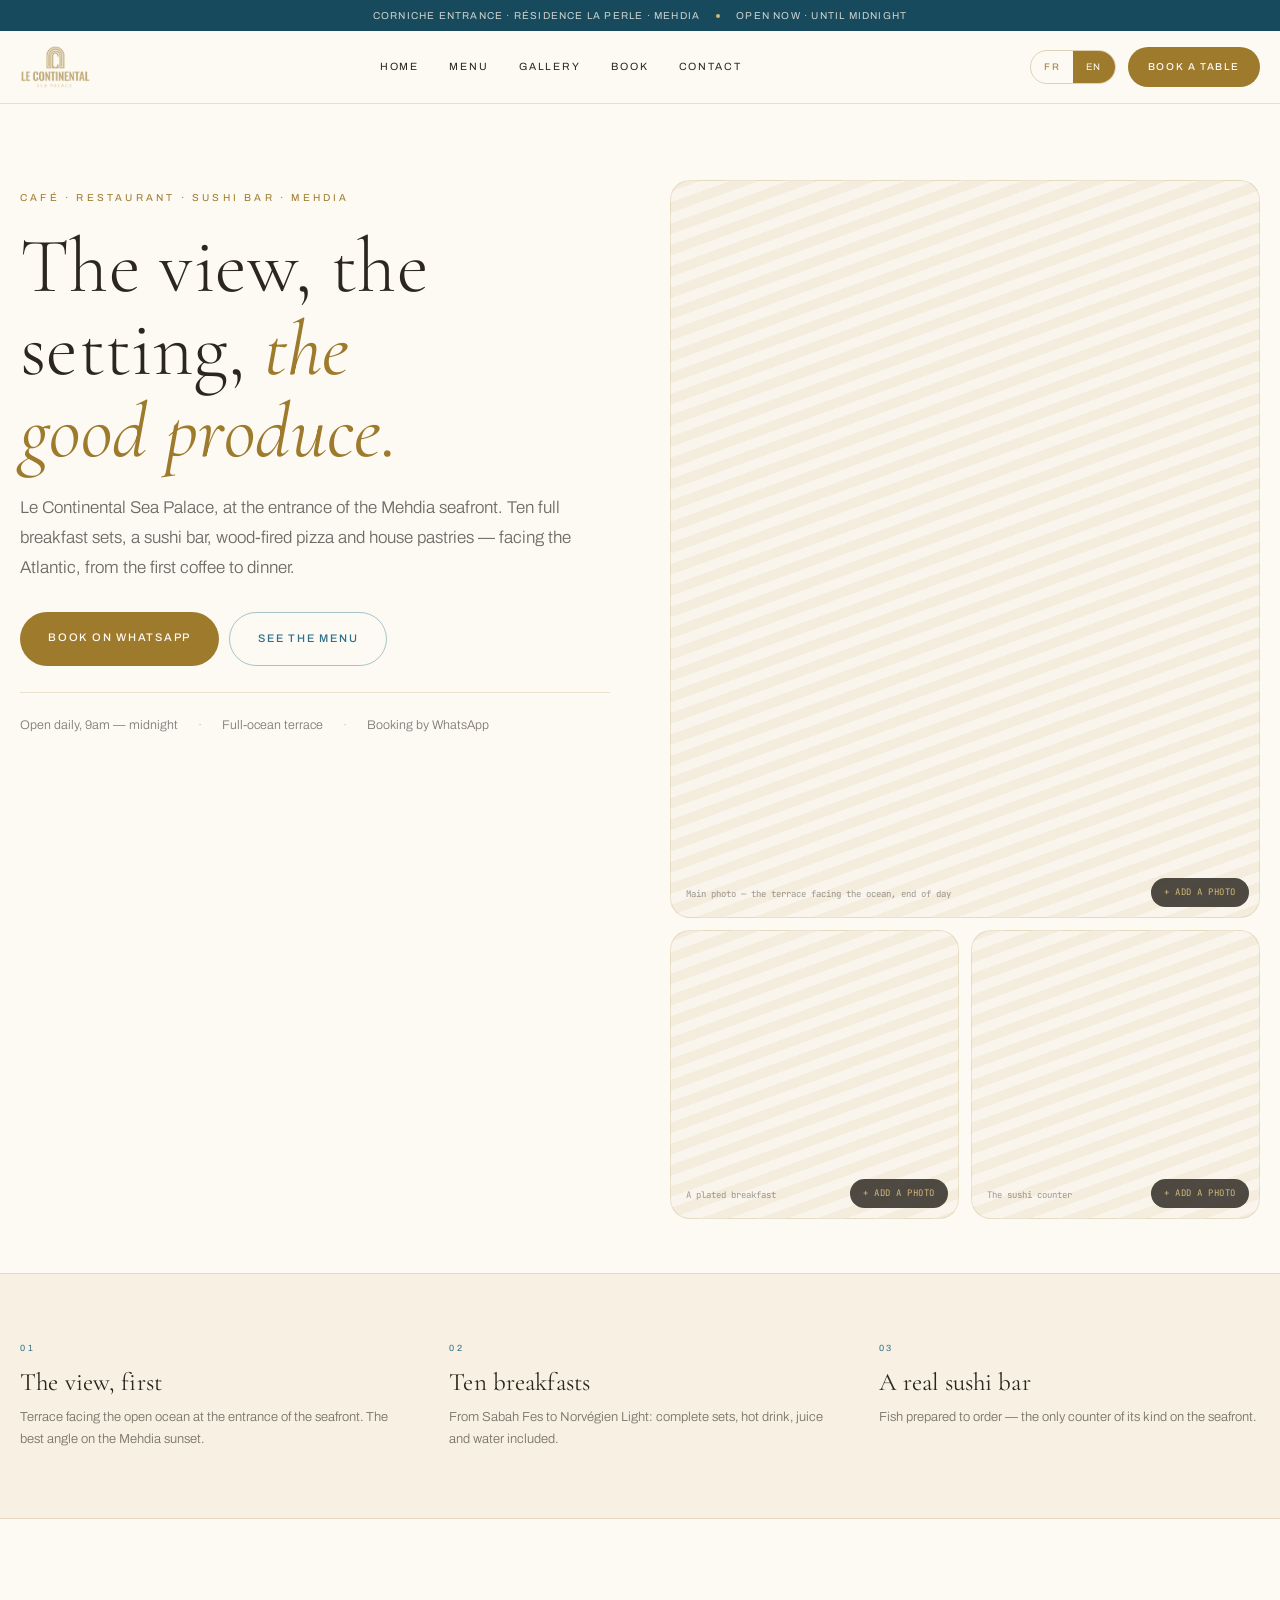
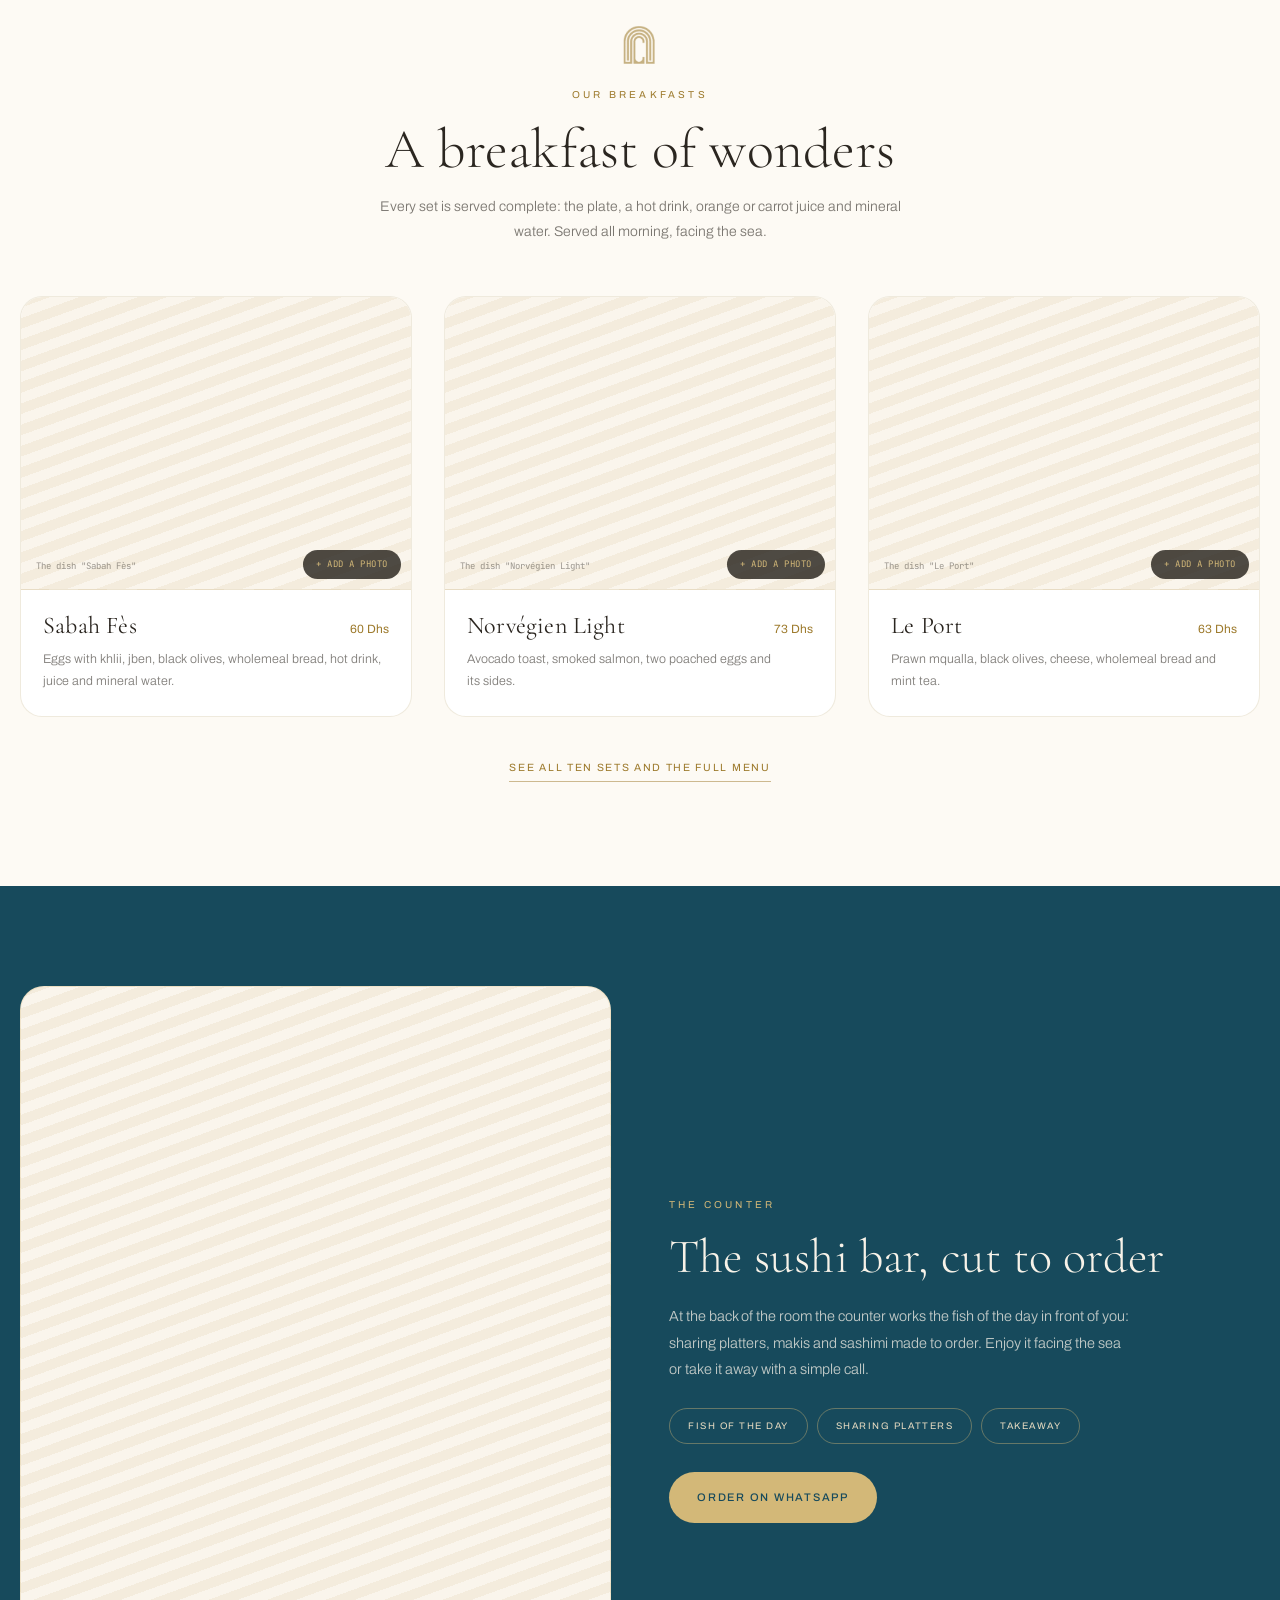
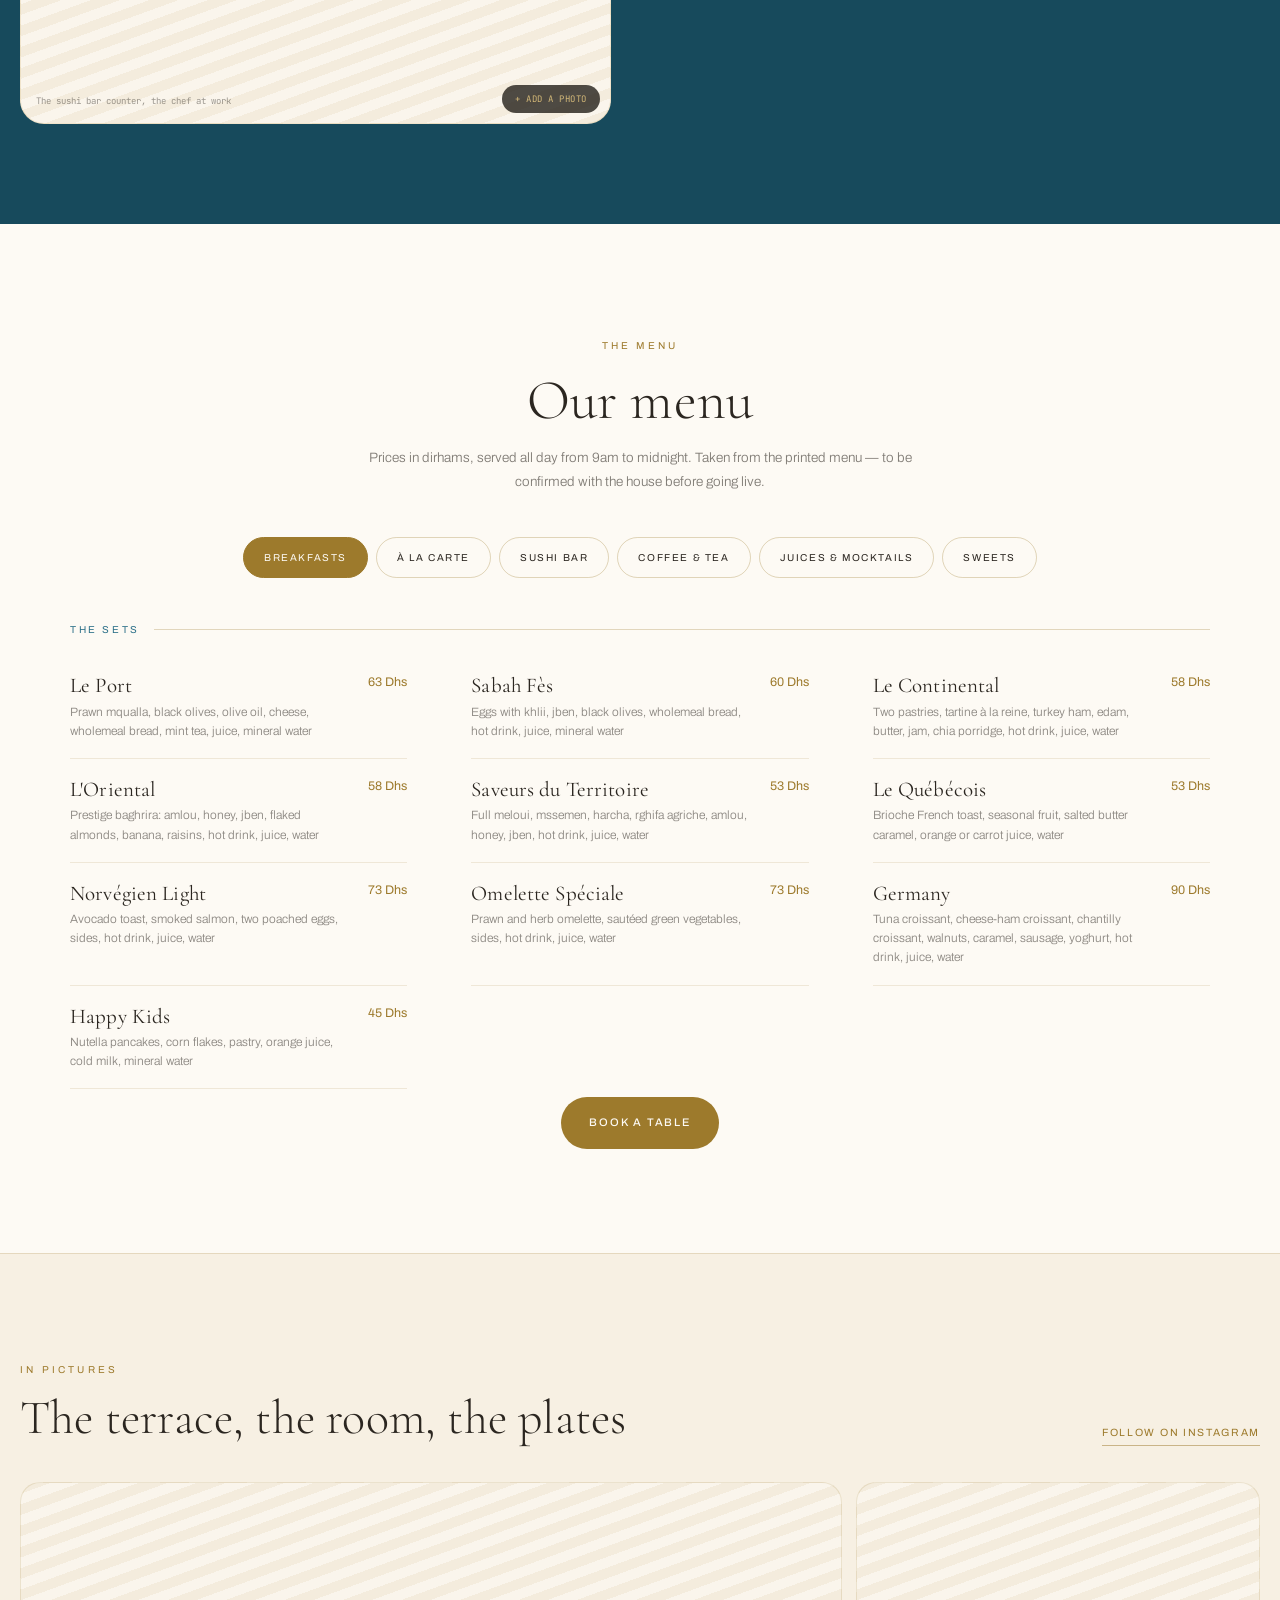
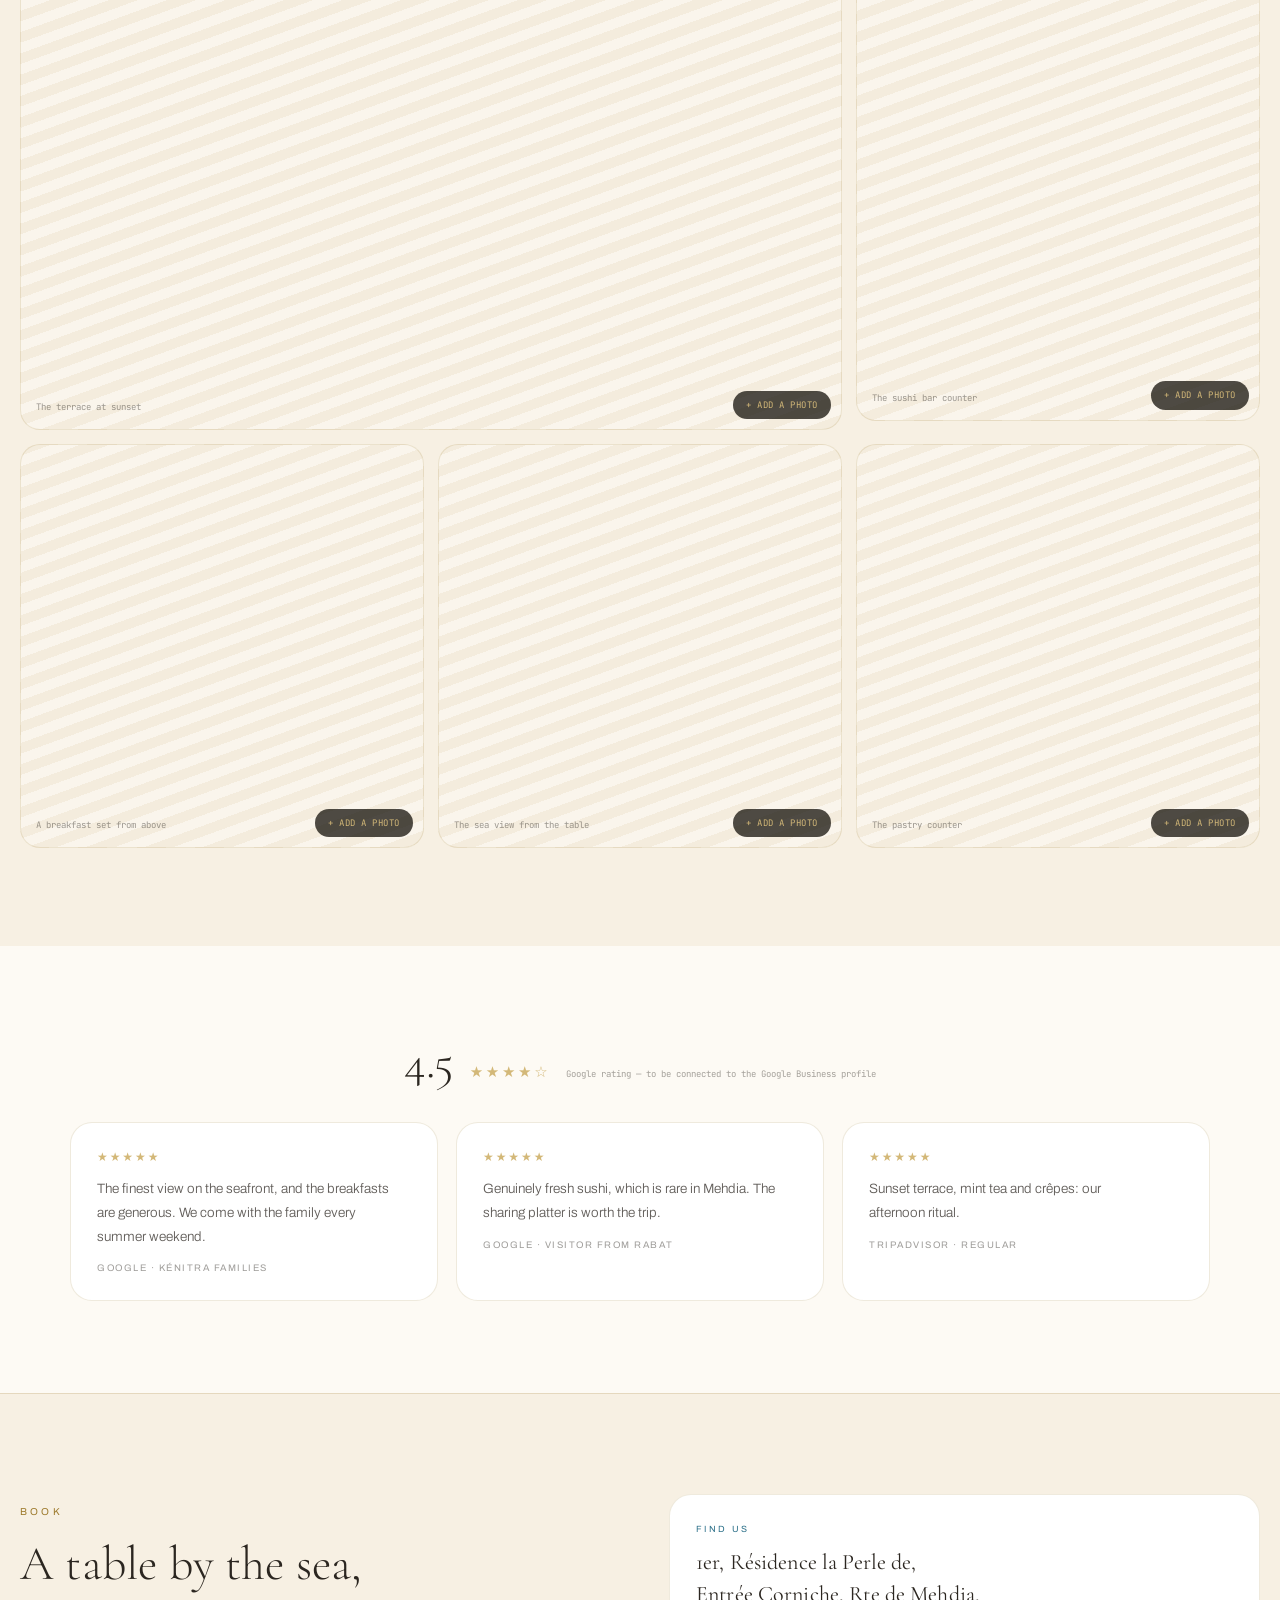
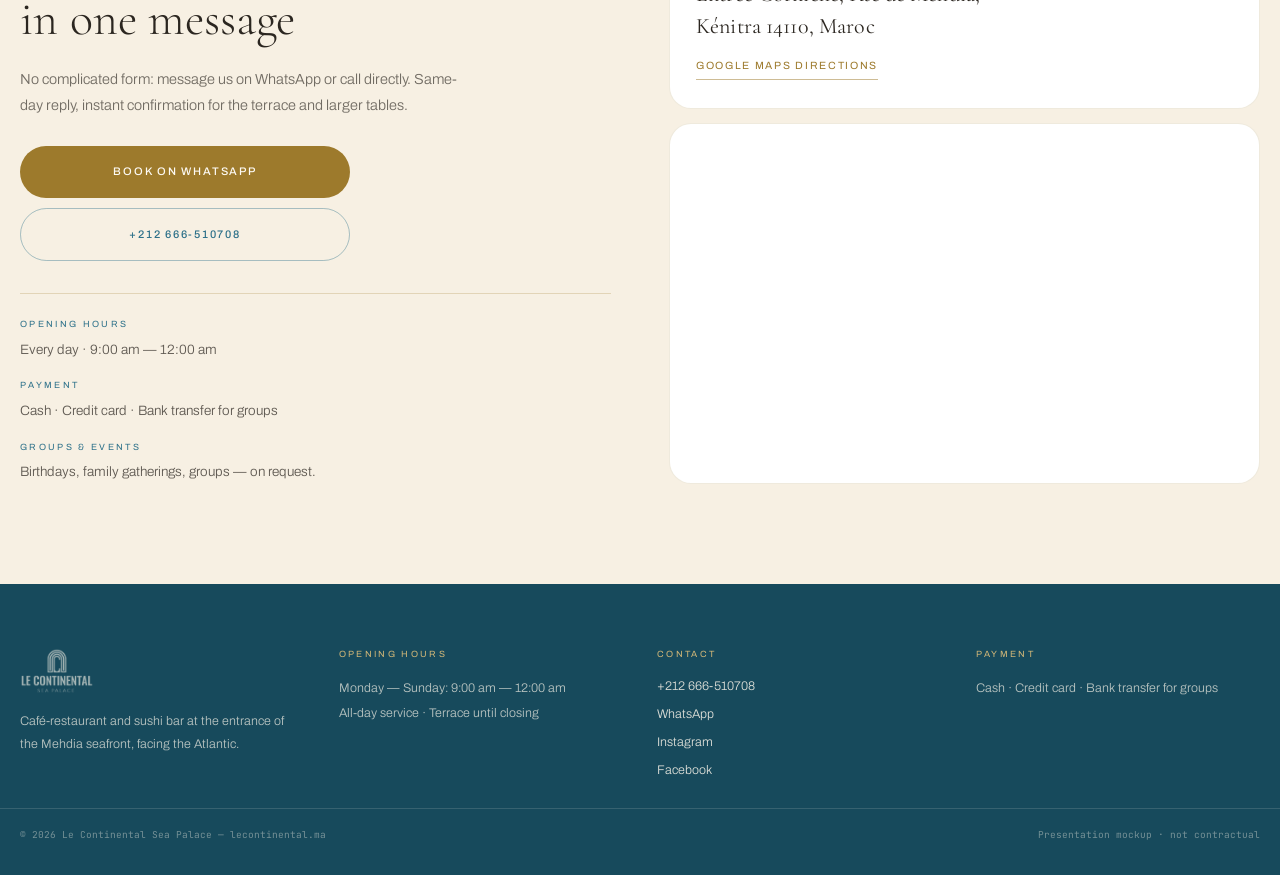
==== en/index.html @ db5ca29e "Add files via upload" ====
<!doctype html>
<html lang="en" data-lang="en">
<head>
<meta charset="utf-8">
<meta name="viewport" content="width=device-width, initial-scale=1">
<title>Le Continental Sea Palace — Restaurant &amp; Sushi Bar, Mehdia Seafront</title>
<meta name="description" content="Café-restaurant and sushi bar facing the Atlantic, at the entrance of the Mehdia seafront (Kénitra, Morocco). Ten breakfast sets, sushi, wood-fired pizza and house pastries. Book by WhatsApp or phone.">
<link rel="canonical" href="https://lecontinental.ma/en/">
<link rel="alternate" hreflang="fr" href="https://lecontinental.ma/">
<link rel="alternate" hreflang="en" href="https://lecontinental.ma/en/">
<link rel="alternate" hreflang="x-default" href="https://lecontinental.ma/">

<link rel="icon" type="image/png" sizes="32x32" href="../favicon-32.png">
<link rel="icon" type="image/png" sizes="16x16" href="../favicon-16.png">
<link rel="apple-touch-icon" href="../apple-touch-icon.png">

<meta property="og:type" content="website">
<meta property="og:site_name" content="Le Continental Sea Palace">
<meta property="og:title" content="Le Continental Sea Palace — Restaurant &amp; Sushi Bar, Mehdia Seafront">
<meta property="og:description" content="Café-restaurant and sushi bar facing the Atlantic, at the entrance of the Mehdia seafront (Kénitra, Morocco). Ten breakfast sets, sushi, wood-fired pizza and house pastries. Book by WhatsApp or phone.">
<meta property="og:image" content="https://lecontinental.ma/og.jpg">
<meta property="og:image:width" content="1200">
<meta property="og:image:height" content="630">
<meta property="og:url" content="https://lecontinental.ma/en/">
<meta property="og:locale" content="en_US">
<meta name="twitter:card" content="summary_large_image">

<link rel="preconnect" href="https://fonts.googleapis.com">
<link rel="preconnect" href="https://fonts.gstatic.com" crossorigin>
<link href="https://fonts.googleapis.com/css2?family=Cormorant+Garamond:ital,wght@0,300;0,400;0,500;0,600;1,300;1,400&family=Archivo:wght@300;400;500;600&family=JetBrains+Mono:wght@400&display=swap" rel="stylesheet">

<link rel="stylesheet" href="../css/style.css">

<script type="application/ld+json">{"@context":"https://schema.org","@type":"Restaurant","name":"Le Continental Sea Palace","image":"https://lecontinental.ma/og.jpg","telephone":"+212666510708","priceRange":"$$","servesCuisine":["Marocaine","Japonaise","Internationale"],"address":{"@type":"PostalAddress","streetAddress":"1er, Résidence la Perle de, Entrée Corniche, Rte de Mehdia","addressLocality":"Kénitra","postalCode":"14110","addressCountry":"MA"},"openingHoursSpecification":{"@type":"OpeningHoursSpecification","dayOfWeek":["Monday","Tuesday","Wednesday","Thursday","Friday","Saturday","Sunday"],"opens":"09:00","closes":"00:00"},"sameAs":["https://www.instagram.com/lecontinentalseapalace/","https://www.facebook.com/"],"hasMenu":"https://lecontinental.ma/#carte","url":"https://lecontinental.ma/en/"}</script>
</head>
<body>

<div class="topbar">
  <span>Corniche entrance · Résidence la Perle · Mehdia</span>
  <span class="dot" aria-hidden="true"></span>
  <span id="open-badge">Every day · 9:00 am — 12:00 am</span>
</div>

<header class="site-header">
  <div class="wrap header-inner">
    <a href="#top" class="logo-link"><img src="../assets/logo-lockup-gold.png" alt="Le Continental Sea Palace" width="220" height="44" class="logo-img"></a>
    <nav class="nav-desktop" aria-label="Main navigation">
      <a href="#top">Home</a>
      <a href="#carte">Menu</a>
      <a href="#galerie">Gallery</a>
      <a href="#reservation">Book</a>
      <a href="#contact">Contact</a>
    </nav>
    <div class="header-actions">
      <div class="lang-switch" role="group" aria-label="Language">
        <a href="/" class="lang-btn">FR</a>
        <a href="/en/" class="lang-btn active" aria-current="page">EN</a>
      </div>
      <a href="https://wa.me/212666510708?text=Hello%2C%20I%20would%20like%20to%20book%20a%20table%20at%20Le%20Continental%20Sea%20Palace." target="_blank" rel="noopener" class="btn btn-primary cta-desktop">Book a table</a>
      <button type="button" class="burger" id="burger-btn" aria-label="Menu" aria-expanded="false" aria-controls="mobile-nav">≡</button>
    </div>
  </div>
  <nav id="mobile-nav" class="mobile-nav" aria-label="Mobile navigation" hidden>
    <a href="#top" class="mobile-link">Home</a>
    <a href="#carte" class="mobile-link">Menu</a>
    <a href="#galerie" class="mobile-link">Gallery</a>
    <a href="#reservation" class="mobile-link">Book</a>
    <a href="#contact" class="mobile-link">Contact</a>
  </nav>
</header>
<main>

<section id="top" class="hero">
  <div class="wrap hero-grid">
    <div class="hero-copy">
      <p class="kicker">Café · Restaurant · Sushi bar · Mehdia</p>
      <h1><span>The view, the setting,</span> <em>the good produce.</em></h1>
      <p class="hero-sub">Le Continental Sea Palace, at the entrance of the Mehdia seafront. Ten full breakfast sets, a sushi bar, wood-fired pizza and house pastries — facing the Atlantic, from the first coffee to dinner.</p>
      <div class="hero-ctas">
        <a href="https://wa.me/212666510708?text=Hello%2C%20I%20would%20like%20to%20book%20a%20table%20at%20Le%20Continental%20Sea%20Palace." target="_blank" rel="noopener" class="btn btn-primary">Book on WhatsApp</a>
        <a href="#carte" class="btn btn-ghost">See the menu</a>
      </div>
      <div class="hero-facts">
        <span>Open daily, 9am — midnight</span><span class="sep">·</span><span>Full-ocean terrace</span><span class="sep">·</span><span>Booking by WhatsApp</span>
      </div>
    </div>
    <div class="hero-media">
      <div class="media-slot hero-media-main" style="aspect-ratio:4/5" data-slot-key="photos/hero-terrasse" data-caption="Main photo — the terrace facing the ocean, end of day"><span>Main photo — the terrace facing the ocean, end of day</span></div>
      <div class="hero-media-row">
        <div class="media-slot" data-slot-key="photos/hero-petit-dej" data-caption="A plated breakfast"><span>A plated breakfast</span></div>
        <div class="media-slot" data-slot-key="photos/hero-sushi" data-caption="The sushi counter"><span>The sushi counter</span></div>
      </div>
    </div>
  </div>
</section>

<section class="pillars">
  <div class="wrap pillars-grid">
    <div><div class="pillar-num">01</div><h3 class="pillar-title">The view, first</h3><p class="pillar-desc">Terrace facing the open ocean at the entrance of the seafront. The best angle on the Mehdia sunset.</p></div>
    <div><div class="pillar-num">02</div><h3 class="pillar-title">Ten breakfasts</h3><p class="pillar-desc">From Sabah Fes to Norvégien Light: complete sets, hot drink, juice and water included.</p></div>
    <div><div class="pillar-num">03</div><h3 class="pillar-title">A real sushi bar</h3><p class="pillar-desc">Fish prepared to order — the only counter of its kind on the seafront.</p></div>
  </div>
</section>

<section class="breakfasts">
  <div class="wrap">
    <div class="section-head">
      <img src="../assets/logo-mark-gold.png" alt="" width="66" height="48" class="mark">
      <p class="kicker">Our breakfasts</p>
      <h2>A breakfast of wonders</h2>
      <p class="section-sub">Every set is served complete: the plate, a hot drink, orange or carrot juice and mineral water. Served all morning, facing the sea.</p>
    </div>
    <div class="bf-grid">
      <div class="card bf-card">
        <div class="media-slot" data-slot-key="photos/petit-dej-sabah-fes" data-caption="The dish "Sabah Fès""><span>The dish "Sabah Fès"</span></div>
        <div class="bf-body">
          <div class="bf-row"><h3 class="bf-name">Sabah Fès</h3><span class="bf-price">60 Dhs</span></div>
          <p class="bf-desc">Eggs with khlii, jben, black olives, wholemeal bread, hot drink, juice and mineral water.</p>
        </div>
      </div>
      <div class="card bf-card">
        <div class="media-slot" data-slot-key="photos/petit-dej-norvegien" data-caption="The dish "Norvégien Light""><span>The dish "Norvégien Light"</span></div>
        <div class="bf-body">
          <div class="bf-row"><h3 class="bf-name">Norvégien Light</h3><span class="bf-price">73 Dhs</span></div>
          <p class="bf-desc">Avocado toast, smoked salmon, two poached eggs and its sides.</p>
        </div>
      </div>
      <div class="card bf-card">
        <div class="media-slot" data-slot-key="photos/petit-dej-le-port" data-caption="The dish "Le Port""><span>The dish "Le Port"</span></div>
        <div class="bf-body">
          <div class="bf-row"><h3 class="bf-name">Le Port</h3><span class="bf-price">63 Dhs</span></div>
          <p class="bf-desc">Prawn mqualla, black olives, cheese, wholemeal bread and mint tea.</p>
        </div>
      </div>
    </div>
    <div class="bf-cta-wrap"><a href="#carte" class="underline-link">See all ten sets and the full menu</a></div>
  </div>
</section>

<section class="sushi">
  <div class="wrap sushi-grid">
    <div class="media-slot media-slot--on-blue sushi-media" data-slot-key="photos/sushi-comptoir" data-caption="The sushi bar counter, the chef at work"><span>The sushi bar counter, the chef at work</span></div>
    <div>
      <p class="kicker kicker-on-blue">The counter</p>
      <h3 class="sushi-title">The sushi bar, cut to order</h3>
      <p class="sushi-body">At the back of the room the counter works the fish of the day in front of you: sharing platters, makis and sashimi made to order. Enjoy it facing the sea or take it away with a simple call.</p>
      <div class="sushi-tags">
        <span class="chip">Fish of the day</span>
        <span class="chip">Sharing platters</span>
        <span class="chip">Takeaway</span>
      </div>
      <a href="https://wa.me/212666510708?text=Hello%2C%20I%20would%20like%20to%20book%20a%20table%20at%20Le%20Continental%20Sea%20Palace." target="_blank" rel="noopener" class="btn btn-on-blue">Order on WhatsApp</a>
    </div>
  </div>
</section>

<section id="carte" class="menu">
  <div class="wrap-narrow">
    <div class="section-head">
      <p class="kicker">The menu</p>
      <h2>Our menu</h2>
      <p class="section-sub">Prices in dirhams, served all day from 9am to midnight. Taken from the printed menu — to be confirmed with the house before going live.</p>
    </div>
    <div class="tabs" role="tablist" aria-label="Menu categories">
      <button type="button" class="pill" role="tab" data-cat-btn="dej" aria-selected="true" aria-controls="panel-dej" id="tab-dej">Breakfasts</button>
      <button type="button" class="pill" role="tab" data-cat-btn="carte" aria-selected="false" aria-controls="panel-carte" id="tab-carte">À la carte</button>
      <button type="button" class="pill" role="tab" data-cat-btn="sushi" aria-selected="false" aria-controls="panel-sushi" id="tab-sushi">Sushi bar</button>
      <button type="button" class="pill" role="tab" data-cat-btn="cafe" aria-selected="false" aria-controls="panel-cafe" id="tab-cafe">Coffee &amp; tea</button>
      <button type="button" class="pill" role="tab" data-cat-btn="jus" aria-selected="false" aria-controls="panel-jus" id="tab-jus">Juices &amp; mocktails</button>
      <button type="button" class="pill" role="tab" data-cat-btn="sucre" aria-selected="false" aria-controls="panel-sucre" id="tab-sucre">Sweets</button>
    </div>
    <div class="menu-panel" data-cat-panel="dej" role="tabpanel" id="panel-dej" aria-labelledby="tab-dej">
        <div class="menu-group">
          <div class="menu-group-head"><div class="menu-group-title">The sets</div><div class="menu-group-rule"></div></div>
          <div class="menu-items">
          <div class="menu-item">
            <div>
              <div class="menu-item-name">Le Port</div>
              <div class="menu-item-desc">Prawn mqualla, black olives, olive oil, cheese, wholemeal bread, mint tea, juice, mineral water</div>
            </div>
            <div class="menu-item-price">63 Dhs</div>
          </div>
          <div class="menu-item">
            <div>
              <div class="menu-item-name">Sabah Fès</div>
              <div class="menu-item-desc">Eggs with khlii, jben, black olives, wholemeal bread, hot drink, juice, mineral water</div>
            </div>
            <div class="menu-item-price">60 Dhs</div>
          </div>
          <div class="menu-item">
            <div>
              <div class="menu-item-name">Le Continental</div>
              <div class="menu-item-desc">Two pastries, tartine à la reine, turkey ham, edam, butter, jam, chia porridge, hot drink, juice, water</div>
            </div>
            <div class="menu-item-price">58 Dhs</div>
          </div>
          <div class="menu-item">
            <div>
              <div class="menu-item-name">L'Oriental</div>
              <div class="menu-item-desc">Prestige baghrira: amlou, honey, jben, flaked almonds, banana, raisins, hot drink, juice, water</div>
            </div>
            <div class="menu-item-price">58 Dhs</div>
          </div>
          <div class="menu-item">
            <div>
              <div class="menu-item-name">Saveurs du Territoire</div>
              <div class="menu-item-desc">Full meloui, mssemen, harcha, rghifa agriche, amlou, honey, jben, hot drink, juice, water</div>
            </div>
            <div class="menu-item-price">53 Dhs</div>
          </div>
          <div class="menu-item">
            <div>
              <div class="menu-item-name">Le Québécois</div>
              <div class="menu-item-desc">Brioche French toast, seasonal fruit, salted butter caramel, orange or carrot juice, water</div>
            </div>
            <div class="menu-item-price">53 Dhs</div>
          </div>
          <div class="menu-item">
            <div>
              <div class="menu-item-name">Norvégien Light</div>
              <div class="menu-item-desc">Avocado toast, smoked salmon, two poached eggs, sides, hot drink, juice, water</div>
            </div>
            <div class="menu-item-price">73 Dhs</div>
          </div>
          <div class="menu-item">
            <div>
              <div class="menu-item-name">Omelette Spéciale</div>
              <div class="menu-item-desc">Prawn and herb omelette, sautéed green vegetables, sides, hot drink, juice, water</div>
            </div>
            <div class="menu-item-price">73 Dhs</div>
          </div>
          <div class="menu-item">
            <div>
              <div class="menu-item-name">Germany</div>
              <div class="menu-item-desc">Tuna croissant, cheese-ham croissant, chantilly croissant, walnuts, caramel, sausage, yoghurt, hot drink, juice, water</div>
            </div>
            <div class="menu-item-price">90 Dhs</div>
          </div>
          <div class="menu-item">
            <div>
              <div class="menu-item-name">Happy Kids</div>
              <div class="menu-item-desc">Nutella pancakes, corn flakes, pastry, orange juice, cold milk, mineral water</div>
            </div>
            <div class="menu-item-price">45 Dhs</div>
          </div>
          </div>
          
        </div>
      </div>
      <div class="menu-panel" data-cat-panel="carte" role="tabpanel" id="panel-carte" aria-labelledby="tab-carte" hidden>
        <div class="menu-group">
          <div class="menu-group-head"><div class="menu-group-title">À la carte</div><div class="menu-group-rule"></div></div>
          <div class="menu-items">
          <div class="menu-item">
            <div>
              <div class="menu-item-name">Moroccan plate</div>
              
            </div>
            <div class="menu-item-price">30 Dhs</div>
          </div>
          <div class="menu-item">
            <div>
              <div class="menu-item-name">Cheese and mushroom omelette</div>
              
            </div>
            <div class="menu-item-price">30 Dhs</div>
          </div>
          <div class="menu-item">
            <div>
              <div class="menu-item-name">Croque-monsieur</div>
              
            </div>
            <div class="menu-item-price">35 Dhs</div>
          </div>
          <div class="menu-item">
            <div>
              <div class="menu-item-name">Chia energy bowl, seasonal fruit</div>
              
            </div>
            <div class="menu-item-price">35 Dhs</div>
          </div>
          <div class="menu-item">
            <div>
              <div class="menu-item-name">Khlii omelette</div>
              
            </div>
            <div class="menu-item-price">40 Dhs</div>
          </div>
          <div class="menu-item">
            <div>
              <div class="menu-item-name">Prestige baghrir</div>
              
            </div>
            <div class="menu-item-price">40 Dhs</div>
          </div>
          </div>
          
        </div>
      </div>
      <div class="menu-panel" data-cat-panel="sushi" role="tabpanel" id="panel-sushi" aria-labelledby="tab-sushi" hidden>
        <div class="menu-group">
          <div class="menu-group-head"><div class="menu-group-title">Sushi bar</div><div class="menu-group-rule"></div></div>
          <div class="menu-items">
          
          </div>
          <div class="menu-note">Sushi menu still to be collected from the house — the page structure is ready, only the dishes and prices need to be added.</div>
        </div>
      </div>
      <div class="menu-panel" data-cat-panel="cafe" role="tabpanel" id="panel-cafe" aria-labelledby="tab-cafe" hidden>
        <div class="menu-group">
          <div class="menu-group-head"><div class="menu-group-title">The classics</div><div class="menu-group-rule"></div></div>
          <div class="menu-items">
          <div class="menu-item">
            <div>
              <div class="menu-item-name">Espresso</div>
              
            </div>
            <div class="menu-item-price">25 Dhs</div>
          </div>
          <div class="menu-item">
            <div>
              <div class="menu-item-name">Americano</div>
              
            </div>
            <div class="menu-item-price">28 Dhs</div>
          </div>
          <div class="menu-item">
            <div>
              <div class="menu-item-name">Nespresso</div>
              
            </div>
            <div class="menu-item-price">30 Dhs</div>
          </div>
          <div class="menu-item">
            <div>
              <div class="menu-item-name">Double espresso</div>
              
            </div>
            <div class="menu-item-price">30 Dhs</div>
          </div>
          <div class="menu-item">
            <div>
              <div class="menu-item-name">Café crème</div>
              
            </div>
            <div class="menu-item-price">30 Dhs</div>
          </div>
          <div class="menu-item">
            <div>
              <div class="menu-item-name">Café latte</div>
              
            </div>
            <div class="menu-item-price">32 Dhs</div>
          </div>
          <div class="menu-item">
            <div>
              <div class="menu-item-name">Cappuccino</div>
              
            </div>
            <div class="menu-item-price">35 Dhs</div>
          </div>
          <div class="menu-item">
            <div>
              <div class="menu-item-name">Hot chocolate</div>
              
            </div>
            <div class="menu-item-price">35 Dhs</div>
          </div>
          <div class="menu-item">
            <div>
              <div class="menu-item-name">Viennese cappuccino</div>
              
            </div>
            <div class="menu-item-price">40 Dhs</div>
          </div>
          <div class="menu-item">
            <div>
              <div class="menu-item-name">Viennese chocolate</div>
              
            </div>
            <div class="menu-item-price">40 Dhs</div>
          </div>
          <div class="menu-item">
            <div>
              <div class="menu-item-name">Double nespresso</div>
              
            </div>
            <div class="menu-item-price">40 Dhs</div>
          </div>
          <div class="menu-item">
            <div>
              <div class="menu-item-name">Chocolate fondue</div>
              
            </div>
            <div class="menu-item-price">50 Dhs</div>
          </div>
          </div>
          
        </div>
        <div class="menu-group">
          <div class="menu-group-head"><div class="menu-group-title">Teas and infusions</div><div class="menu-group-rule"></div></div>
          <div class="menu-items">
          <div class="menu-item">
            <div>
              <div class="menu-item-name">Moroccan mint tea</div>
              
            </div>
            <div class="menu-item-price">25 Dhs</div>
          </div>
          <div class="menu-item">
            <div>
              <div class="menu-item-name">Black tea, lemon</div>
              
            </div>
            <div class="menu-item-price">27 Dhs</div>
          </div>
          <div class="menu-item">
            <div>
              <div class="menu-item-name">Tchaba tea</div>
              
            </div>
            <div class="menu-item-price">35 Dhs</div>
          </div>
          <div class="menu-item">
            <div>
              <div class="menu-item-name">Verbena</div>
              
            </div>
            <div class="menu-item-price">25 Dhs</div>
          </div>
          </div>
          
        </div>
        <div class="menu-group">
          <div class="menu-group-head"><div class="menu-group-title">Iced coffee</div><div class="menu-group-rule"></div></div>
          <div class="menu-items">
          <div class="menu-item">
            <div>
              <div class="menu-item-name">Iced coffee</div>
              <div class="menu-item-desc">Espresso shot over ice</div>
            </div>
            <div class="menu-item-price">35 Dhs</div>
          </div>
          <div class="menu-item">
            <div>
              <div class="menu-item-name">Flavoured iced coffee</div>
              <div class="menu-item-desc">Vanilla or caramel</div>
            </div>
            <div class="menu-item-price">42 Dhs</div>
          </div>
          <div class="menu-item">
            <div>
              <div class="menu-item-name">Iced latte</div>
              <div class="menu-item-desc">Milk, espresso shot and ice</div>
            </div>
            <div class="menu-item-price">42 Dhs</div>
          </div>
          <div class="menu-item">
            <div>
              <div class="menu-item-name">Flavoured iced latte</div>
              <div class="menu-item-desc">Vanilla or caramel</div>
            </div>
            <div class="menu-item-price">47 Dhs</div>
          </div>
          </div>
          
        </div>
        <div class="menu-group">
          <div class="menu-group-head"><div class="menu-group-title">Soft drinks</div><div class="menu-group-rule"></div></div>
          <div class="menu-items">
          <div class="menu-item">
            <div>
              <div class="menu-item-name">Soda</div>
              
            </div>
            <div class="menu-item-price">20 Dhs</div>
          </div>
          <div class="menu-item">
            <div>
              <div class="menu-item-name">Orangina</div>
              
            </div>
            <div class="menu-item-price">25 Dhs</div>
          </div>
          <div class="menu-item">
            <div>
              <div class="menu-item-name">Energy drink</div>
              
            </div>
            <div class="menu-item-price">45 Dhs</div>
          </div>
          <div class="menu-item">
            <div>
              <div class="menu-item-name">Oulmès</div>
              
            </div>
            <div class="menu-item-price">18 Dhs</div>
          </div>
          <div class="menu-item">
            <div>
              <div class="menu-item-name">Oulmès 75 cl</div>
              
            </div>
            <div class="menu-item-price">30 Dhs</div>
          </div>
          <div class="menu-item">
            <div>
              <div class="menu-item-name">Mineral water 50 cl</div>
              
            </div>
            <div class="menu-item-price">20 Dhs</div>
          </div>
          <div class="menu-item">
            <div>
              <div class="menu-item-name">Mineral water 75 cl</div>
              
            </div>
            <div class="menu-item-price">28 Dhs</div>
          </div>
          </div>
          
        </div>
      </div>
      <div class="menu-panel" data-cat-panel="jus" role="tabpanel" id="panel-jus" aria-labelledby="tab-jus" hidden>
        <div class="menu-group">
          <div class="menu-group-head"><div class="menu-group-title">Fresh pressed juices</div><div class="menu-group-rule"></div></div>
          <div class="menu-items">
          <div class="menu-item">
            <div>
              <div class="menu-item-name">Lemon juice</div>
              
            </div>
            <div class="menu-item-price">30 Dhs</div>
          </div>
          <div class="menu-item">
            <div>
              <div class="menu-item-name">Orange juice</div>
              
            </div>
            <div class="menu-item-price">30 Dhs</div>
          </div>
          <div class="menu-item">
            <div>
              <div class="menu-item-name">Carrot juice</div>
              
            </div>
            <div class="menu-item-price">30 Dhs</div>
          </div>
          <div class="menu-item">
            <div>
              <div class="menu-item-name">Banana juice</div>
              
            </div>
            <div class="menu-item-price">33 Dhs</div>
          </div>
          <div class="menu-item">
            <div>
              <div class="menu-item-name">Apple juice</div>
              
            </div>
            <div class="menu-item-price">33 Dhs</div>
          </div>
          <div class="menu-item">
            <div>
              <div class="menu-item-name">Strawberry juice</div>
              
            </div>
            <div class="menu-item-price">35 Dhs</div>
          </div>
          <div class="menu-item">
            <div>
              <div class="menu-item-name">Kiwi juice</div>
              
            </div>
            <div class="menu-item-price">40 Dhs</div>
          </div>
          <div class="menu-item">
            <div>
              <div class="menu-item-name">Mango juice</div>
              
            </div>
            <div class="menu-item-price">40 Dhs</div>
          </div>
          <div class="menu-item">
            <div>
              <div class="menu-item-name">Pineapple juice</div>
              
            </div>
            <div class="menu-item-price">40 Dhs</div>
          </div>
          <div class="menu-item">
            <div>
              <div class="menu-item-name">Avocado juice</div>
              
            </div>
            <div class="menu-item-price">40 Dhs</div>
          </div>
          <div class="menu-item">
            <div>
              <div class="menu-item-name">Blueberry juice</div>
              
            </div>
            <div class="menu-item-price">45 Dhs</div>
          </div>
          <div class="menu-item">
            <div>
              <div class="menu-item-name">Raspberry juice</div>
              
            </div>
            <div class="menu-item-price">45 Dhs</div>
          </div>
          </div>
          
        </div>
        <div class="menu-group">
          <div class="menu-group-head"><div class="menu-group-title">Escale exotique</div><div class="menu-group-rule"></div></div>
          <div class="menu-items">
          <div class="menu-item">
            <div>
              <div class="menu-item-name">Traditionnel</div>
              <div class="menu-item-desc">Orange, carrot, orange blossom water</div>
            </div>
            <div class="menu-item-price">50 Dhs</div>
          </div>
          <div class="menu-item">
            <div>
              <div class="menu-item-name">Exotique</div>
              <div class="menu-item-desc">Orange, pineapple, mango</div>
            </div>
            <div class="menu-item-price">55 Dhs</div>
          </div>
          <div class="menu-item">
            <div>
              <div class="menu-item-name">Piña colada</div>
              <div class="menu-item-desc">Coconut milk, pineapple juice</div>
            </div>
            <div class="menu-item-price">55 Dhs</div>
          </div>
          <div class="menu-item">
            <div>
              <div class="menu-item-name">Hawaï</div>
              <div class="menu-item-desc">Pineapple, passion fruit, blue syrup</div>
            </div>
            <div class="menu-item-price">65 Dhs</div>
          </div>
          <div class="menu-item">
            <div>
              <div class="menu-item-name">Maui</div>
              <div class="menu-item-desc">Peach, pineapple, pistachio, coconut milk, mint</div>
            </div>
            <div class="menu-item-price">65 Dhs</div>
          </div>
          <div class="menu-item">
            <div>
              <div class="menu-item-name">Panaché Le Continental</div>
              
            </div>
            <div class="menu-item-price">70 Dhs</div>
          </div>
          </div>
          
        </div>
        <div class="menu-group">
          <div class="menu-group-head"><div class="menu-group-title">Our mojitos</div><div class="menu-group-rule"></div></div>
          <div class="menu-items">
          <div class="menu-item">
            <div>
              <div class="menu-item-name">Classic mojito</div>
              
            </div>
            <div class="menu-item-price">40 Dhs</div>
          </div>
          <div class="menu-item">
            <div>
              <div class="menu-item-name">Red mojito</div>
              
            </div>
            <div class="menu-item-price">45 Dhs</div>
          </div>
          <div class="menu-item">
            <div>
              <div class="menu-item-name">Green mojito</div>
              
            </div>
            <div class="menu-item-price">45 Dhs</div>
          </div>
          <div class="menu-item">
            <div>
              <div class="menu-item-name">Tropical mojito</div>
              
            </div>
            <div class="menu-item-price">50 Dhs</div>
          </div>
          <div class="menu-item">
            <div>
              <div class="menu-item-name">Red Bull mojito</div>
              
            </div>
            <div class="menu-item-price">60 Dhs</div>
          </div>
          </div>
          
        </div>
        <div class="menu-group">
          <div class="menu-group-head"><div class="menu-group-title">Pause fraîcheur</div><div class="menu-group-rule"></div></div>
          <div class="menu-items">
          <div class="menu-item">
            <div>
              <div class="menu-item-name">Sunrise</div>
              <div class="menu-item-desc">Beetroot, apple, carrot, orange</div>
            </div>
            <div class="menu-item-price">50 Dhs</div>
          </div>
          <div class="menu-item">
            <div>
              <div class="menu-item-name">Green tropical</div>
              <div class="menu-item-desc">Green apple, kiwi, lemon, iceberg, celery</div>
            </div>
            <div class="menu-item-price">55 Dhs</div>
          </div>
          <div class="menu-item">
            <div>
              <div class="menu-item-name">Booster</div>
              
            </div>
            <div class="menu-item-price">60 Dhs</div>
          </div>
          </div>
          
        </div>
      </div>
      <div class="menu-panel" data-cat-panel="sucre" role="tabpanel" id="panel-sucre" aria-labelledby="tab-sucre" hidden>
        <div class="menu-group">
          <div class="menu-group-head"><div class="menu-group-title">Crêpes &amp; waffles</div><div class="menu-group-rule"></div></div>
          <div class="menu-items">
          <div class="menu-item">
            <div>
              <div class="menu-item-name">Nutella or caramel</div>
              
            </div>
            <div class="menu-item-price">35 Dhs</div>
          </div>
          <div class="menu-item">
            <div>
              <div class="menu-item-name">Nutella banana</div>
              
            </div>
            <div class="menu-item-price">40 Dhs</div>
          </div>
          <div class="menu-item">
            <div>
              <div class="menu-item-name">Nutella almond</div>
              
            </div>
            <div class="menu-item-price">45 Dhs</div>
          </div>
          <div class="menu-item">
            <div>
              <div class="menu-item-name">Honey and walnut</div>
              
            </div>
            <div class="menu-item-price">45 Dhs</div>
          </div>
          <div class="menu-item">
            <div>
              <div class="menu-item-name">Three chocolate flavours</div>
              
            </div>
            <div class="menu-item-price">45 Dhs</div>
          </div>
          <div class="menu-item">
            <div>
              <div class="menu-item-name">Nutella Oreo</div>
              
            </div>
            <div class="menu-item-price">50 Dhs</div>
          </div>
          <div class="menu-item">
            <div>
              <div class="menu-item-name">Lotus caramel</div>
              
            </div>
            <div class="menu-item-price">50 Dhs</div>
          </div>
          <div class="menu-item">
            <div>
              <div class="menu-item-name">Speculoos crêpe</div>
              <div class="menu-item-desc">Three chocolate flavours, Lotus biscuit, scoop of ice cream</div>
            </div>
            <div class="menu-item-price">65 Dhs</div>
          </div>
          <div class="menu-item">
            <div>
              <div class="menu-item-name">Crêpe Le Continental</div>
              <div class="menu-item-desc">Cream cheese, fruit flavours, ice cream, vanilla whipped cream</div>
            </div>
            <div class="menu-item-price">70 Dhs</div>
          </div>
          <div class="menu-item">
            <div>
              <div class="menu-item-name">Brownie-banana chocolate crêpe</div>
              <div class="menu-item-desc">Brownie, banana, cream cheese, milk, white and dark chocolate, ice cream</div>
            </div>
            <div class="menu-item-price">80 Dhs</div>
          </div>
          </div>
          
        </div>
        <div class="menu-group">
          <div class="menu-group-head"><div class="menu-group-title">Milkshakes &amp; freakshakes</div><div class="menu-group-rule"></div></div>
          <div class="menu-items">
          <div class="menu-item">
            <div>
              <div class="menu-item-name">Milkshake, your choice</div>
              
            </div>
            <div class="menu-item-price">50 Dhs</div>
          </div>
          <div class="menu-item">
            <div>
              <div class="menu-item-name">Orangeshake, your choice</div>
              
            </div>
            <div class="menu-item-price">55 Dhs</div>
          </div>
          <div class="menu-item">
            <div>
              <div class="menu-item-name">Oreo freakshake</div>
              
            </div>
            <div class="menu-item-price">60 Dhs</div>
          </div>
          <div class="menu-item">
            <div>
              <div class="menu-item-name">Lotus Biscoff freakshake</div>
              
            </div>
            <div class="menu-item-price">65 Dhs</div>
          </div>
          <div class="menu-item">
            <div>
              <div class="menu-item-name">Disney freakshake</div>
              
            </div>
            <div class="menu-item-price">65 Dhs</div>
          </div>
          <div class="menu-item">
            <div>
              <div class="menu-item-name">Berry freakshake</div>
              
            </div>
            <div class="menu-item-price">65 Dhs</div>
          </div>
          <div class="menu-item">
            <div>
              <div class="menu-item-name">Le Continental freakshake</div>
              
            </div>
            <div class="menu-item-price">70 Dhs</div>
          </div>
          </div>
          
        </div>
      </div>
    <div class="menu-cta-wrap"><a href="https://wa.me/212666510708?text=Hello%2C%20I%20would%20like%20to%20book%20a%20table%20at%20Le%20Continental%20Sea%20Palace." target="_blank" rel="noopener" class="btn btn-primary">Book a table</a></div>
  </div>
</section>

<section id="galerie" class="gallery">
  <div class="wrap">
    <div class="gallery-head">
      <div><p class="kicker">In pictures</p><h3>The terrace, the room, the plates</h3></div>
      <a href="https://www.instagram.com/lecontinentalseapalace/" target="_blank" rel="noopener" class="underline-link">Follow on Instagram</a>
    </div>
    <div class="gallery-grid">
      <div class="media-slot gal-wide" style="aspect-ratio:3/2" data-slot-key="photos/galerie/01" data-caption="The terrace at sunset"><span>The terrace at sunset</span></div>
      <div class="media-slot gal-tall" style="aspect-ratio:3/4" data-slot-key="photos/galerie/02" data-caption="The sushi bar counter"><span>The sushi bar counter</span></div>
      <div class="media-slot gal-square" style="aspect-ratio:1/1" data-slot-key="photos/galerie/03" data-caption="A breakfast set from above"><span>A breakfast set from above</span></div>
      <div class="media-slot gal-square" style="aspect-ratio:1/1" data-slot-key="photos/galerie/04" data-caption="The sea view from the table"><span>The sea view from the table</span></div>
      <div class="media-slot gal-square" style="aspect-ratio:1/1" data-slot-key="photos/galerie/05" data-caption="The pastry counter"><span>The pastry counter</span></div>
    </div>
  </div>
</section>

<section class="reviews">
  <div class="wrap-narrow">
    <div class="reviews-head">
      <div class="rating-num">4.5</div>
      <div class="stars">★★★★☆</div>
      <div class="rating-note">Google rating — to be connected to the Google Business profile</div>
    </div>
    <div class="reviews-grid">
      <div class="card review-card">
        <div class="stars stars-sm">★★★★★</div>
        <p class="review-text">The finest view on the seafront, and the breakfasts are generous. We come with the family every summer weekend.</p>
        <div class="review-who">Google · Kénitra families</div>
      </div>
      <div class="card review-card">
        <div class="stars stars-sm">★★★★★</div>
        <p class="review-text">Genuinely fresh sushi, which is rare in Mehdia. The sharing platter is worth the trip.</p>
        <div class="review-who">Google · Visitor from Rabat</div>
      </div>
      <div class="card review-card">
        <div class="stars stars-sm">★★★★★</div>
        <p class="review-text">Sunset terrace, mint tea and crêpes: our afternoon ritual.</p>
        <div class="review-who">Tripadvisor · Regular</div>
      </div>
    </div>
  </div>
</section>

<section id="reservation" class="booking">
  <div class="wrap booking-grid">
    <div class="booking-copy">
      <p class="kicker">Book</p>
      <h3>A table by the sea, in one message</h3>
      <p class="booking-body">No complicated form: message us on WhatsApp or call directly. Same-day reply, instant confirmation for the terrace and larger tables.</p>
      <div class="booking-ctas">
        <a href="https://wa.me/212666510708?text=Hello%2C%20I%20would%20like%20to%20book%20a%20table%20at%20Le%20Continental%20Sea%20Palace." target="_blank" rel="noopener" class="btn btn-primary booking-btn">Book on WhatsApp</a>
        <a href="tel:+212666510708" class="btn btn-ghost booking-btn">+212 666-510708</a>
      </div>
      <div class="booking-info">
        <div><div class="label">Opening hours</div><div class="booking-value">Every day · 9:00 am — 12:00 am</div></div>
        <div><div class="label">Payment</div><div class="booking-value">Cash · Credit card · Bank transfer for groups</div></div>
        <div><div class="label">Groups &amp; events</div><div class="booking-value">Birthdays, family gatherings, groups — on request.</div></div>
      </div>
    </div>
    <div id="contact" class="booking-contact">
      <div class="card address-card">
        <div class="label">Find us</div>
        <div class="address-lines">1er, Résidence la Perle de,<br>Entrée Corniche, Rte de Mehdia,<br>Kénitra 14110, Maroc</div>
        <a href="https://www.google.com/maps/search/?api=1&query=1er%2C%20Residence%20la%20Perle%20de%2C%20Entr%C3%A9e%20Corniche%2C%20Rte%20de%20Mehdia%2C%20K%C3%A9nitra%2014110%2C%20Maroc" target="_blank" rel="noopener" class="underline-link">Google Maps directions</a>
      </div>
      <div class="map-frame">
        <iframe src="https://www.google.com/maps?q=1er%2C%20Residence%20la%20Perle%20de%2C%20Entr%C3%A9e%20Corniche%2C%20Rte%20de%20Mehdia%2C%20K%C3%A9nitra%2014110%2C%20Maroc&z=16&output=embed" loading="lazy" title="Map"></iframe>
      </div>
    </div>
  </div>
</section>
</main>

<footer class="site-footer">
  <div class="wrap footer-grid">
    <div>
      <img src="../assets/logo-lockup-cream.png" alt="Le Continental Sea Palace" width="220" height="46" class="footer-logo">
      <p class="footer-tag">Café-restaurant and sushi bar at the entrance of the Mehdia seafront, facing the Atlantic.</p>
    </div>
    <div>
      <div class="footer-label">Opening hours</div>
      <p class="footer-text">Monday — Sunday: 9:00 am — 12:00 am<br>All-day service · Terrace until closing</p>
    </div>
    <div>
      <div class="footer-label">Contact</div>
      <div class="footer-links">
        <a href="tel:+212666510708">+212 666-510708</a>
        <a href="https://wa.me/212666510708?text=Hello%2C%20I%20would%20like%20to%20book%20a%20table%20at%20Le%20Continental%20Sea%20Palace." target="_blank" rel="noopener">WhatsApp</a>
        <a href="https://www.instagram.com/lecontinentalseapalace/" target="_blank" rel="noopener">Instagram</a>
        <a href="https://www.facebook.com/" target="_blank" rel="noopener">Facebook</a>
      </div>
    </div>
    <div>
      <div class="footer-label">Payment</div>
      <p class="footer-text">Cash · Credit card · Bank transfer for groups</p>
    </div>
  </div>
  <div class="wrap footer-bottom">
    <span>© 2026 Le Continental Sea Palace — lecontinental.ma</span>
    <span>Presentation mockup · not contractual</span>
    <button type="button" id="reset-demo-photos" class="reset-photos-btn" hidden>Reset imported photos</button>
  </div>
</footer>

<div class="mobile-action-bar">
  <a href="tel:+212666510708" class="mab-item">Call</a>
  <a href="https://wa.me/212666510708?text=Hello%2C%20I%20would%20like%20to%20book%20a%20table%20at%20Le%20Continental%20Sea%20Palace." target="_blank" rel="noopener" class="mab-item mab-whatsapp">WhatsApp</a>
  <a href="#carte" class="mab-item mab-menu">Menu</a>
</div>
<script src="../js/main.js"></script>
</body>
</html>
---- css/style.css ----
/* ============================================================
   LE CONTINENTAL SEA PALACE — CSS
   Jetons + styles partagés + styles par section.
   ============================================================ */

:root{
  /* Couleurs — palette oklch : or H≈80°, bleu H≈232°, chroma faible et égale */
  --cream:#fdfaf4;
  --cream-warm:#f7f0e3;
  --card:#ffffff;
  --gold:#9d7a2c;
  --gold-light:#d3b878;
  --blue:#174a5c;
  --blue-light:#2c7089;
  --ink:#2b2620;
  --on-blue:#f7f2e8;

  --gold-a12:rgba(157,122,44,.12);
  --gold-a16:rgba(157,122,44,.16);
  --gold-a20:rgba(157,122,44,.20);
  --gold-a30:rgba(157,122,44,.30);
  --ink-a55:rgba(43,38,32,.55);
  --ink-a62:rgba(43,38,32,.62);
  --ink-a75:rgba(43,38,32,.75);
  --on-blue-a76:rgba(247,242,232,.76);

  /* Typographie */
  --font-display:"Cormorant Garamond",Georgia,serif;
  --font-ui:"Archivo",system-ui,-apple-system,sans-serif;
  --font-mono:"JetBrains Mono",ui-monospace,Menlo,monospace;

  --fs-h1:clamp(42px,9vw,78px);
  --fs-h2:clamp(31px,6.5vw,56px);
  --fs-h3:clamp(29px,6vw,48px);

  --ls-display:.004em;
  --ls-label:.16em;
  --ls-kicker:.32em;

  /* Formes */
  --r-card:22px;
  --r-media:20px;
  --r-pill:999px;

  /* Rythme */
  --section-y:clamp(50px,9vw,104px);
  --gutter:20px;
  --maxw:1280px;
  --maxw-narrow:1180px;
  --gap:clamp(18px,3vw,32px);

  /* Point de rupture unique : nav desktop et masquage de la barre d'action */
  --bp-desktop:900px;
}

*{box-sizing:border-box}
html{scroll-behavior:smooth}
body{
  margin:0;
  background:var(--cream);
  color:var(--ink);
  font-family:var(--font-ui);
  font-weight:300;
  -webkit-font-smoothing:antialiased;
  padding-bottom:66px; /* place pour la barre d'action mobile */
}
@media (min-width:900px){body{padding-bottom:0}}

a{color:var(--gold);text-decoration:none}
a:hover{color:var(--blue-light)}
button{font-family:inherit;cursor:pointer;border:0;background:none;color:inherit}

h1,h2,h3{font-family:var(--font-display);font-weight:300;letter-spacing:var(--ls-display);margin:0}
h1{font-size:var(--fs-h1);line-height:1.06}
h2{font-size:var(--fs-h2);line-height:1.12}
h3{font-size:var(--fs-h3);line-height:1.16}

section[id]{scroll-margin-top:80px}

/* Étiquettes en capitales — line-height jamais à 1 */
.kicker{
  font:400 10px/1.5 var(--font-ui);
  letter-spacing:var(--ls-kicker);
  text-transform:uppercase;
  color:var(--gold);
}
.label{
  font:400 9px/1.5 var(--font-ui);
  letter-spacing:.26em;
  text-transform:uppercase;
  color:var(--blue-light);
}

.wrap{max-width:var(--maxw);margin:0 auto;padding-left:var(--gutter);padding-right:var(--gutter)}
.wrap-narrow{max-width:var(--maxw-narrow);margin:0 auto;padding-left:var(--gutter);padding-right:var(--gutter)}

.card{background:var(--card);border:1px solid var(--gold-a16);border-radius:var(--r-card);overflow:hidden}

.btn{
  display:inline-block;
  font:500 11px/1.4 var(--font-ui);
  letter-spacing:var(--ls-label);
  text-transform:uppercase;
  white-space:nowrap;
  padding:18px 28px;
  border-radius:var(--r-pill);
}
.btn-primary{background:var(--gold);color:var(--cream)}
.btn-ghost{border:1px solid rgba(44,112,137,.4);color:var(--blue-light)}
.btn-on-blue{background:var(--gold-light);color:var(--blue)}

.pill{
  font:400 10px/1.5 var(--font-ui);
  letter-spacing:var(--ls-label);
  text-transform:uppercase;
  white-space:nowrap;
  padding:12px 20px;
  border-radius:var(--r-pill);
  border:1px solid var(--gold-a30);
  background:transparent;
  color:var(--ink);
  cursor:pointer;
}
.pill[aria-selected="true"]{background:var(--gold);border-color:var(--gold);color:var(--cream)}

.underline-link{
  display:inline-block;
  font:400 10.5px/1.5 var(--font-ui);
  letter-spacing:.16em;
  text-transform:uppercase;
  border-bottom:1px solid rgba(157,122,44,.5);
  padding-bottom:5px;
}

/* Emplacement photo : reste tant que les vraies images ne sont pas livrées.
   Une fois une photo déposée dans /photos/ (voir README), remplacer le
   <div class="media-slot"> correspondant par <img>/<picture> — même ratio,
   même radius, pas de décalage de mise en page. */
.media-slot{
  position:relative;
  overflow:hidden;
  background:repeating-linear-gradient(160deg,#f4ecdd 0 10px,#faf5ec 10px 20px);
  border:1px solid var(--gold-a16);
  border-radius:var(--r-media);
  display:flex;
  align-items:flex-end;
  padding:15px;
  font:400 9px/1.6 var(--font-mono);
  color:rgba(43,38,32,.45);
}
.media-slot--on-blue{border-color:rgba(211,184,120,.28)}
.media-slot img{position:absolute;inset:0;width:100%;height:100%;object-fit:cover}

/* Emplacement photo, mode « maquette à essayer » (voir js/main.js) : un
   input file invisible recouvre tout l'emplacement, cliquable/tapable
   partout, avec une pastille indiquant l'action. Purement local au
   navigateur (localStorage) — n'affecte pas les vraies photos livrées
   dans /photos/. */
.media-slot--upload{cursor:pointer}
.media-slot-input{
  position:absolute;inset:0;width:100%;height:100%;
  margin:0;padding:0;opacity:0;cursor:pointer;z-index:3;
}
.media-slot-add{
  position:absolute;right:10px;bottom:10px;z-index:2;
  padding:8px 13px;
  background:rgba(30,26,20,.78);
  color:var(--gold-light);
  font:400 9px/1.4 var(--font-mono);
  letter-spacing:.06em;
  text-transform:uppercase;
  border-radius:var(--r-pill);
  pointer-events:none;
  white-space:nowrap;
  transition:background .15s ease,color .15s ease;
}
.media-slot--upload:hover .media-slot-add,
.media-slot--upload:focus-within .media-slot-add{background:var(--gold);color:#fff}
.media-slot--upload.has-photo .media-slot-add{
  padding:7px 11px;
  background:rgba(30,26,20,.55);
}
.media-slot--upload.has-photo:hover .media-slot-add,
.media-slot--upload.has-photo:focus-within .media-slot-add,
.media-slot--upload.has-photo:active .media-slot-add{background:rgba(30,26,20,.82)}

@media (prefers-reduced-motion:reduce){
  html{scroll-behavior:auto}
  *{animation-duration:.01ms !important;transition-duration:.01ms !important}
}

/* ── TopBar ── */
.topbar{
  background:var(--blue);
  color:rgba(247,242,232,.82);
  padding:8px 20px;
  display:flex;
  justify-content:center;
  align-items:center;
  gap:16px;
  font:400 10px/1.5 var(--font-ui);
  letter-spacing:.12em;
  text-transform:uppercase;
  flex-wrap:wrap;
}
.dot{width:4px;height:4px;border-radius:50%;background:var(--gold-light);display:inline-block}

/* ── Header ── */
.site-header{
  position:sticky;
  top:0;
  z-index:60;
  background:rgba(253,250,244,.93);
  backdrop-filter:blur(14px);
  border-bottom:1px solid var(--gold-a20);
}
.header-inner{padding:14px 20px;display:flex;align-items:center;justify-content:space-between;gap:18px}
.logo-link{display:block;flex:none}
.logo-img{height:44px;width:auto;display:block}
.nav-desktop{display:none;gap:30px;align-items:center}
.nav-desktop a{font:400 10.5px/1.5 var(--font-ui);letter-spacing:.18em;text-transform:uppercase;color:var(--ink)}
.header-actions{display:flex;align-items:center;gap:12px;flex:none}
.lang-switch{display:flex;border:1px solid var(--gold-a30);border-radius:var(--r-pill);overflow:hidden}
.lang-btn{padding:9px 13px;font:400 9.5px/1.5 var(--font-ui);letter-spacing:.14em;color:var(--gold)}
.lang-btn.active{background:var(--gold);color:var(--cream)}
.lang-btn:hover{color:var(--gold)}
.lang-btn.active:hover{color:var(--cream)}
.cta-desktop{display:none;padding:13px 20px;font-size:10px}
.burger{
  width:44px;height:44px;
  border:1px solid var(--gold-a30);
  border-radius:var(--r-pill);
  display:flex;align-items:center;justify-content:center;
  font:400 15px/1 var(--font-ui);color:var(--gold);
}
.mobile-nav{
  border-top:1px solid var(--gold-a20);
  background:var(--cream);
  padding:8px 20px 20px;
  display:flex;flex-direction:column;
}
.mobile-nav[hidden]{display:none}
.mobile-link{padding:15px 2px;border-bottom:1px solid rgba(157,122,44,.14);font:400 19px/1.4 var(--font-display);color:var(--ink)}
.mobile-link:last-child{border-bottom:0}
@media (min-width:900px){
  .nav-desktop{display:flex}
  .cta-desktop{display:inline-block}
  .burger{display:none}
  .mobile-nav{display:none !important}
}

/* ── Hero ── */
.hero-grid{
  padding:clamp(38px,7vw,76px) 20px clamp(30px,5vw,54px);
  display:grid;
  grid-template-columns:repeat(auto-fit,minmax(300px,1fr));
  gap:clamp(28px,5vw,60px);
  align-items:start;
}
.hero-copy .kicker{margin-bottom:20px}
.hero-copy h1{margin:0 0 20px;max-width:15em;text-wrap:balance}
.hero-copy h1 em{color:var(--gold);font-weight:400;font-style:italic}
.hero-sub{font:300 clamp(14.5px,3.4vw,17px)/1.75 var(--font-ui);color:rgba(43,38,32,.68);max-width:33em;margin:0 0 30px;text-wrap:pretty}
.hero-ctas{display:flex;flex-wrap:wrap;gap:10px;margin-bottom:26px}
.hero-facts{display:flex;flex-wrap:wrap;gap:20px;padding-top:22px;border-top:1px solid var(--gold-a20);font:300 12.5px/1.6 var(--font-ui);color:rgba(43,38,32,.6)}
.hero-facts .sep{color:rgba(157,122,44,.5)}
.hero-media{display:grid;grid-template-columns:1fr;gap:12px}
.hero-media-row{display:grid;grid-template-columns:1fr 1fr;gap:12px}
.hero-media-main{aspect-ratio:4/5}
.hero-media-row .media-slot{aspect-ratio:1}

/* ── Pillars ── */
.pillars{background:var(--cream-warm);border-top:1px solid var(--gold-a20);border-bottom:1px solid var(--gold-a20)}
.pillars-grid{padding:clamp(40px,6vw,68px) 20px;display:grid;grid-template-columns:repeat(auto-fit,minmax(240px,1fr));gap:clamp(24px,4vw,48px)}
.pillar-num{font:400 9px/1.5 var(--font-ui);letter-spacing:.3em;text-transform:uppercase;color:var(--blue-light);margin-bottom:12px}
.pillar-title{font:400 25px/1.25 var(--font-display);letter-spacing:.005em;margin:0 0 8px;color:var(--ink)}
.pillar-desc{font:300 13px/1.7 var(--font-ui);color:var(--ink-a62);margin:0;text-wrap:pretty}

/* ── Breakfasts ── */
.breakfasts .wrap{padding:clamp(56px,9vw,104px) 20px}
.breakfasts .section-head{text-align:center;max-width:34em;margin:0 auto clamp(30px,5vw,52px)}
.breakfasts .section-head .mark{height:44px;width:auto;display:block;margin:0 auto 20px;opacity:.9}
.breakfasts .section-head .kicker{margin-bottom:16px}
.breakfasts .section-head h2{margin:0 0 14px;text-wrap:balance}
.breakfasts .section-sub{font:300 14px/1.75 var(--font-ui);color:var(--ink-a62);margin:0;text-wrap:pretty}
.bf-grid{display:grid;grid-template-columns:repeat(auto-fit,minmax(272px,1fr));gap:var(--gap)}
.bf-card .media-slot,
.bf-card img{aspect-ratio:4/3;border-radius:0;border-left:0;border-right:0;border-top:0;border-bottom:1px solid rgba(157,122,44,.14)}
.bf-body{padding:22px 22px 24px}
.bf-row{display:flex;justify-content:space-between;align-items:baseline;gap:12px;margin-bottom:9px}
.bf-name{font:400 24px/1.2 var(--font-display);letter-spacing:.008em;margin:0;color:var(--ink)}
.bf-price{font:400 12px/1.4 var(--font-ui);color:var(--gold);white-space:nowrap}
.bf-desc{font:300 12.5px/1.7 var(--font-ui);color:rgba(43,38,32,.6);margin:0;text-wrap:pretty}
.bf-cta-wrap{text-align:center;margin-top:clamp(26px,4vw,40px)}

/* ── SushiBar ── */
.sushi{background:var(--blue);color:var(--on-blue)}
.sushi-grid{padding:clamp(54px,9vw,100px) 20px;display:grid;grid-template-columns:repeat(auto-fit,minmax(280px,1fr));gap:clamp(28px,5vw,58px);align-items:center}
.sushi-media{aspect-ratio:4/5;border-radius:24px}
.kicker-on-blue{color:var(--gold-light);margin-bottom:18px}
.sushi-title{margin:0 0 18px;color:var(--on-blue);text-wrap:balance}
.sushi-body{font:300 14.5px/1.8 var(--font-ui);color:var(--on-blue-a76);margin:0 0 26px;max-width:32em;text-wrap:pretty}
.sushi-tags{display:flex;flex-wrap:wrap;gap:9px;margin-bottom:28px}
.chip{font:400 9.5px/1.5 var(--font-ui);letter-spacing:.16em;text-transform:uppercase;white-space:nowrap;border:1px solid rgba(211,184,120,.42);color:#e8dcc2;padding:10px 18px;border-radius:var(--r-pill)}

/* ── Menu (La carte) ── */
.menu .wrap-narrow{padding:clamp(56px,9vw,104px) 20px}
.menu .section-head{text-align:center;max-width:34em;margin:0 auto clamp(28px,4vw,44px)}
.menu .section-head .kicker{margin-bottom:16px}
.menu .section-head h2{margin:0 0 14px}
.menu .section-sub{font:300 13.5px/1.75 var(--font-ui);color:rgba(43,38,32,.6);margin:0;text-wrap:pretty}
.tabs{display:flex;flex-wrap:wrap;gap:8px;justify-content:center;margin-bottom:clamp(28px,4vw,44px)}
@keyframes fadeUp{from{opacity:0;transform:translateY(10px)}to{opacity:1;transform:translateY(0)}}
.menu-panel{animation:fadeUp .3s ease both}
.menu-group{margin-bottom:clamp(30px,4vw,48px)}
.menu-group:last-child{margin-bottom:0}
.menu-group-head{display:flex;align-items:center;gap:14px;margin-bottom:18px}
.menu-group-title{font:400 10px/1.5 var(--font-ui);letter-spacing:.26em;text-transform:uppercase;color:var(--blue-light);white-space:nowrap}
.menu-group-rule{flex:1;height:1px;background:rgba(157,122,44,.28)}
.menu-items{display:grid;grid-template-columns:repeat(auto-fit,minmax(320px,1fr));gap:0 clamp(34px,5vw,72px)}
.menu-item{display:flex;justify-content:space-between;gap:18px;padding:17px 0;border-bottom:1px solid rgba(157,122,44,.14)}
.menu-item-name{font:400 21px/1.3 var(--font-display);letter-spacing:.006em;margin-bottom:3px;color:var(--ink)}
.menu-item-desc{font:300 12px/1.6 var(--font-ui);color:rgba(43,38,32,.55);text-wrap:pretty}
.menu-item-price{font:400 12.5px/1.6 var(--font-ui);color:var(--gold);white-space:nowrap}
.menu-note{margin-top:16px;border:1px dashed rgba(44,112,137,.32);border-radius:16px;padding:18px 20px;font:400 10px/1.7 var(--font-mono);color:rgba(44,112,137,.85)}
.menu-cta-wrap{display:flex;justify-content:center;padding-top:8px}

/* ── Gallery ── */
.gallery{background:var(--cream-warm);border-top:1px solid var(--gold-a20)}
.gallery .wrap{padding:clamp(54px,9vw,98px) 20px}
.gallery-head{display:flex;flex-wrap:wrap;justify-content:space-between;align-items:flex-end;gap:18px;margin-bottom:clamp(24px,4vw,36px)}
.gallery-head .kicker{margin-bottom:14px}
.gallery-head h3{margin:0;color:var(--ink)}
.gallery-grid{display:grid;grid-template-columns:repeat(6,1fr);gap:14px}
.gallery-grid .gal-wide{grid-column:span 4;aspect-ratio:3/2}
.gallery-grid .gal-tall{grid-column:span 2;aspect-ratio:3/4}
.gallery-grid .gal-square{grid-column:span 2;aspect-ratio:1}
@media (max-width:700px){
  .gallery-grid .gal-wide,
  .gallery-grid .gal-tall,
  .gallery-grid .gal-square{grid-column:span 6 !important;aspect-ratio:3/2 !important}
}

/* ── Reviews ── */
.reviews .wrap-narrow{padding:clamp(50px,8vw,92px) 20px}
.reviews-head{display:flex;flex-wrap:wrap;align-items:baseline;justify-content:center;gap:16px;margin-bottom:clamp(24px,4vw,36px)}
.rating-num{font:300 clamp(34px,7vw,48px)/1 var(--font-display);color:var(--ink)}
.stars{font:400 15px/1 var(--font-ui);color:var(--gold-light);letter-spacing:.18em}
.rating-note{font:400 9px/1.7 var(--font-mono);color:rgba(43,38,32,.42)}
.reviews-grid{display:grid;grid-template-columns:repeat(auto-fit,minmax(268px,1fr));gap:18px}
.review-card{padding:28px 26px 26px}
.stars-sm{font-size:12px;letter-spacing:.16em;margin-bottom:14px}
.review-text{font:300 13.5px/1.75 var(--font-ui);color:rgba(43,38,32,.75);margin:0 0 16px;text-wrap:pretty}
.review-who{font:400 9.5px/1 var(--font-ui);letter-spacing:.16em;text-transform:uppercase;color:rgba(43,38,32,.45)}

/* ── Booking ── */
.booking{background:var(--cream-warm);border-top:1px solid var(--gold-a20)}
.booking-grid{padding:clamp(54px,9vw,100px) 20px;display:grid;grid-template-columns:repeat(auto-fit,minmax(296px,1fr));gap:clamp(28px,5vw,58px)}
.booking h3{margin:0 0 18px;text-wrap:balance}
.booking-copy .kicker{margin-bottom:18px}
.booking-body{font:300 14.5px/1.8 var(--font-ui);color:rgba(43,38,32,.66);margin:0 0 28px;max-width:31em;text-wrap:pretty}
.booking-ctas{display:flex;flex-direction:column;gap:10px;max-width:330px}
.booking-btn{text-align:center}
.booking-info{margin-top:32px;padding-top:24px;border-top:1px solid rgba(157,122,44,.24);display:grid;gap:18px}
.booking-info .label{margin-bottom:7px}
.booking-value{font:300 13.5px/1.7 var(--font-ui);color:var(--ink-a75)}
.booking-contact{display:flex;flex-direction:column;gap:14px}
.address-card{padding:28px 26px}
.address-card .label{margin-bottom:11px}
.address-lines{font:400 22px/1.45 var(--font-display);letter-spacing:.006em;margin-bottom:12px;color:var(--ink)}
.map-frame{flex:1;min-height:320px;border:1px solid var(--gold-a16);border-radius:var(--r-card);overflow:hidden;background:var(--card)}
.map-frame iframe{width:100%;height:100%;min-height:320px;border:0;display:block;filter:grayscale(.28) contrast(1.04)}

/* ── Footer ── */
.site-footer{background:var(--blue);color:rgba(247,242,232,.72)}
.footer-grid{padding:clamp(38px,6vw,64px) 20px 28px;display:grid;grid-template-columns:repeat(auto-fit,minmax(214px,1fr));gap:34px}
.footer-logo{height:46px;width:auto;display:block;margin-bottom:16px}
.footer-tag{font:300 12.5px/1.8 var(--font-ui);margin:0}
.footer-label{font:400 9px/1.5 var(--font-ui);letter-spacing:.26em;text-transform:uppercase;color:var(--gold-light);margin-bottom:14px}
.footer-text{font:300 12.5px/2 var(--font-ui);margin:0}
.footer-links{display:flex;flex-direction:column;gap:8px;font:300 12.5px/1.6 var(--font-ui)}
.footer-links a{color:rgba(247,242,232,.88)}
.footer-links a:hover{color:var(--gold-light)}
.footer-bottom{padding:18px 20px 32px;border-top:1px solid rgba(247,242,232,.14);display:flex;flex-wrap:wrap;gap:12px;justify-content:space-between;font:400 9.5px/1.7 var(--font-mono);color:rgba(247,242,232,.42)}
.reset-photos-btn{
  background:none;
  border:1px solid rgba(247,242,232,.3);
  color:rgba(247,242,232,.6);
  font:400 9.5px/1.7 var(--font-mono);
  letter-spacing:.04em;
  padding:6px 12px;
  border-radius:var(--r-pill);
  cursor:pointer;
}
.reset-photos-btn:hover{border-color:var(--gold-light);color:var(--gold-light)}
.reset-photos-btn[hidden]{display:none}

/* ── MobileActionBar ── */
.mobile-action-bar{position:fixed;left:0;right:0;bottom:0;z-index:80;display:flex;background:var(--blue);box-shadow:0 -6px 26px rgba(23,74,92,.2)}
.mab-item{flex:1;padding:18px 10px;text-align:center;font:500 10.5px/1.4 var(--font-ui);letter-spacing:.14em;text-transform:uppercase;color:var(--on-blue)}
.mab-whatsapp{color:var(--blue);background:var(--gold-light)}
.mab-menu{border-left:1px solid rgba(247,242,232,.16)}
@media (min-width:900px){.mobile-action-bar{display:none}}
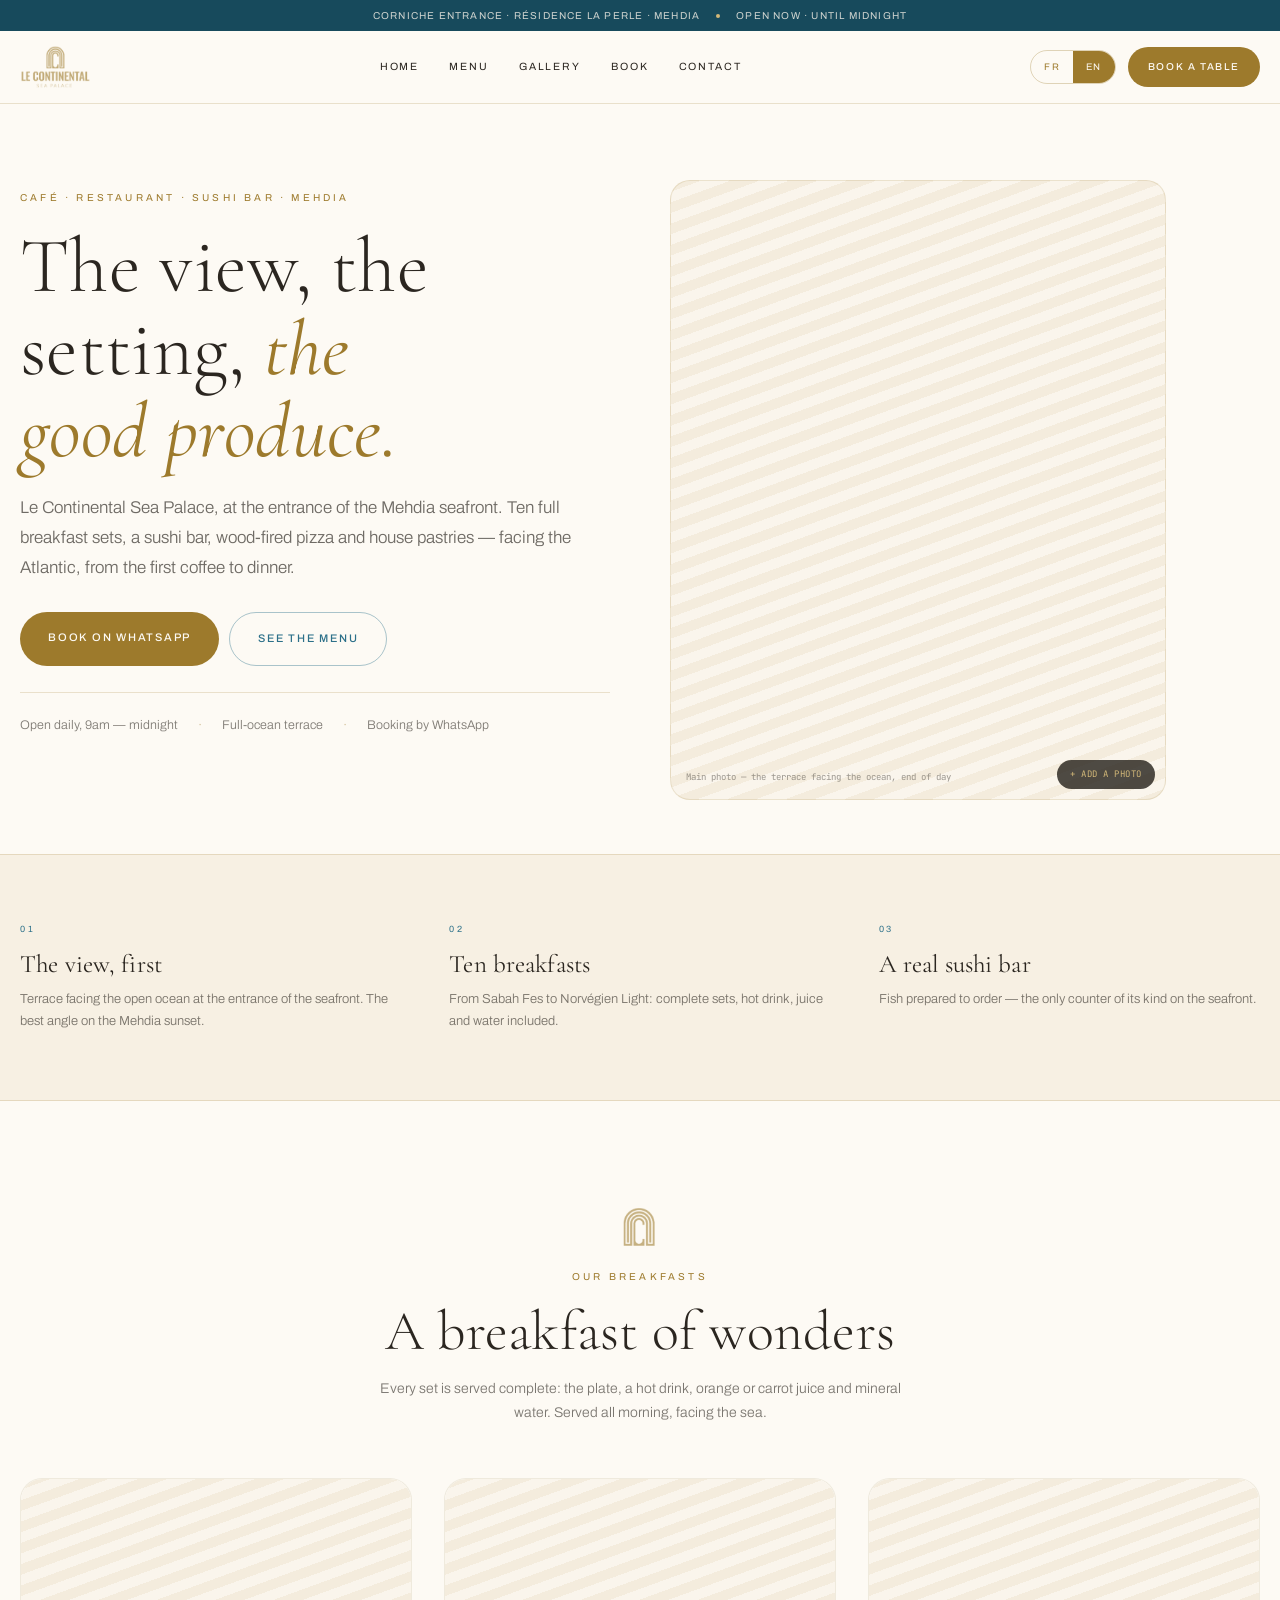
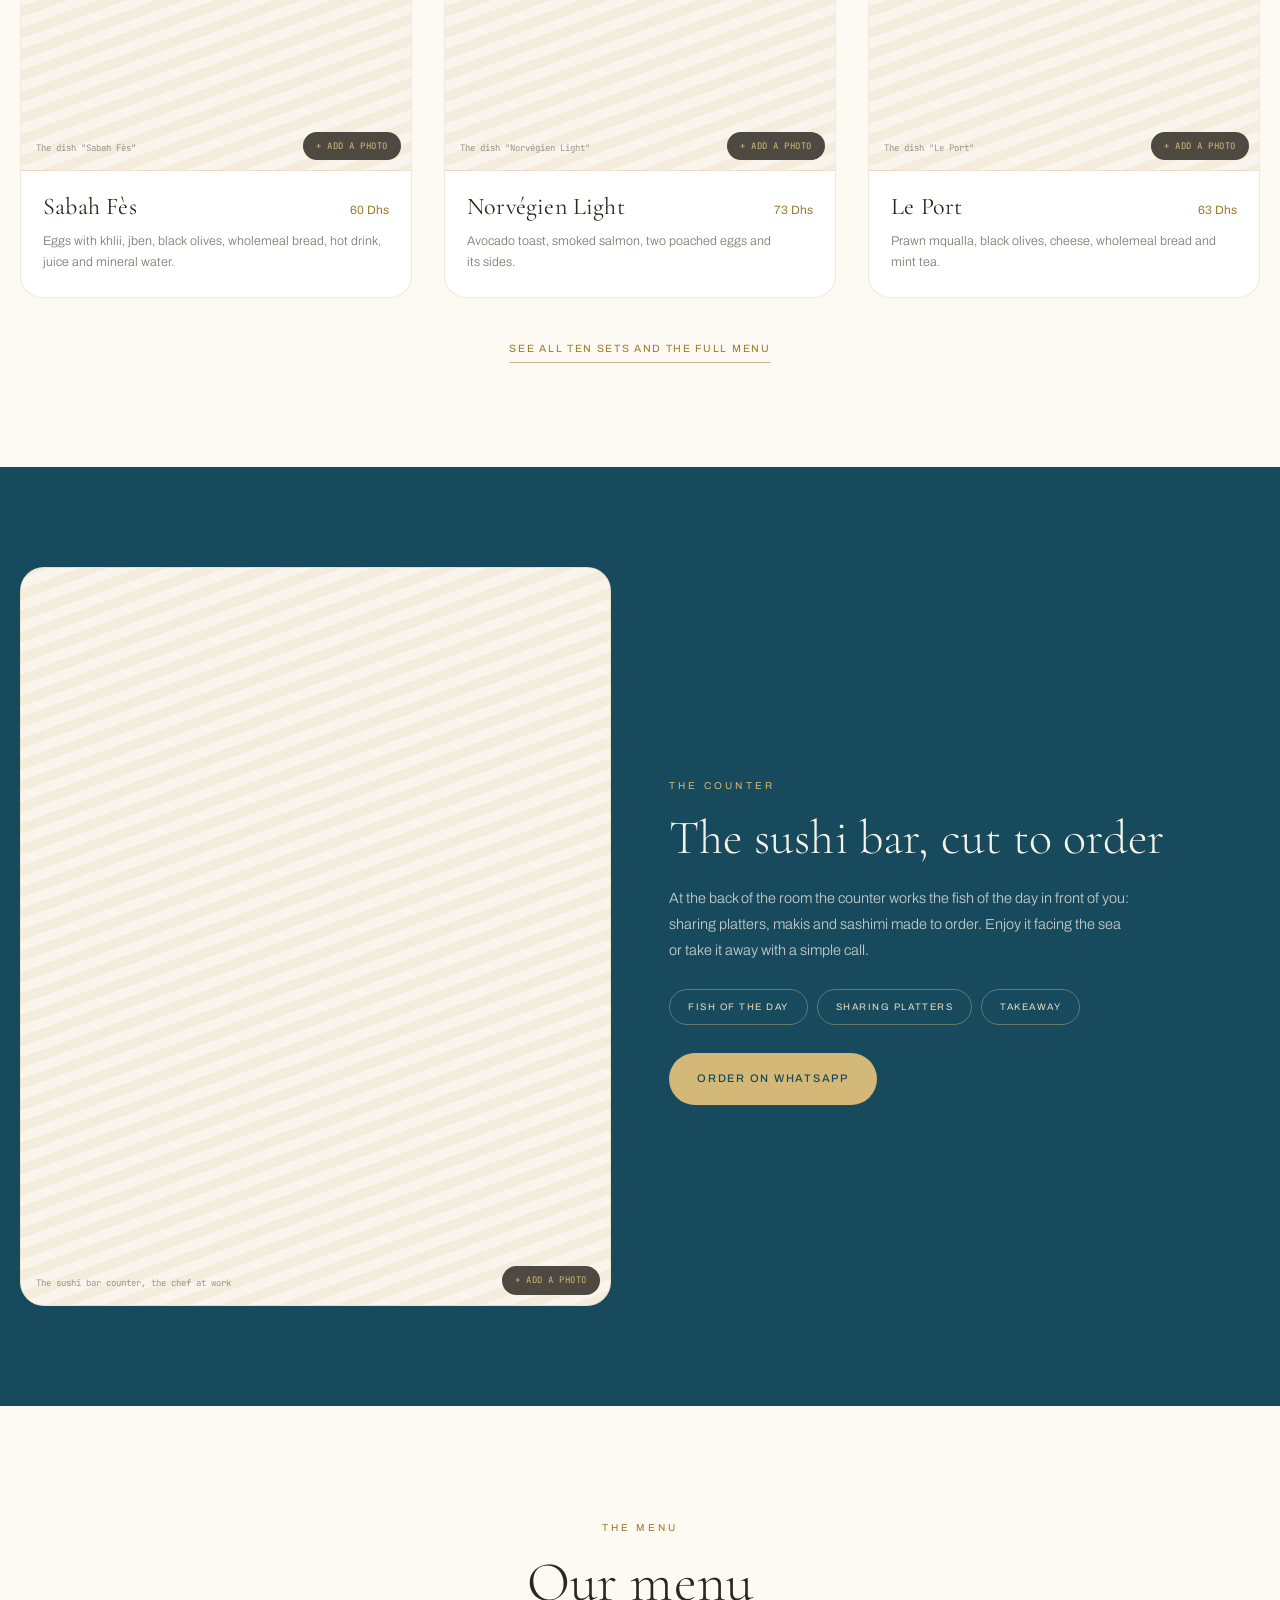
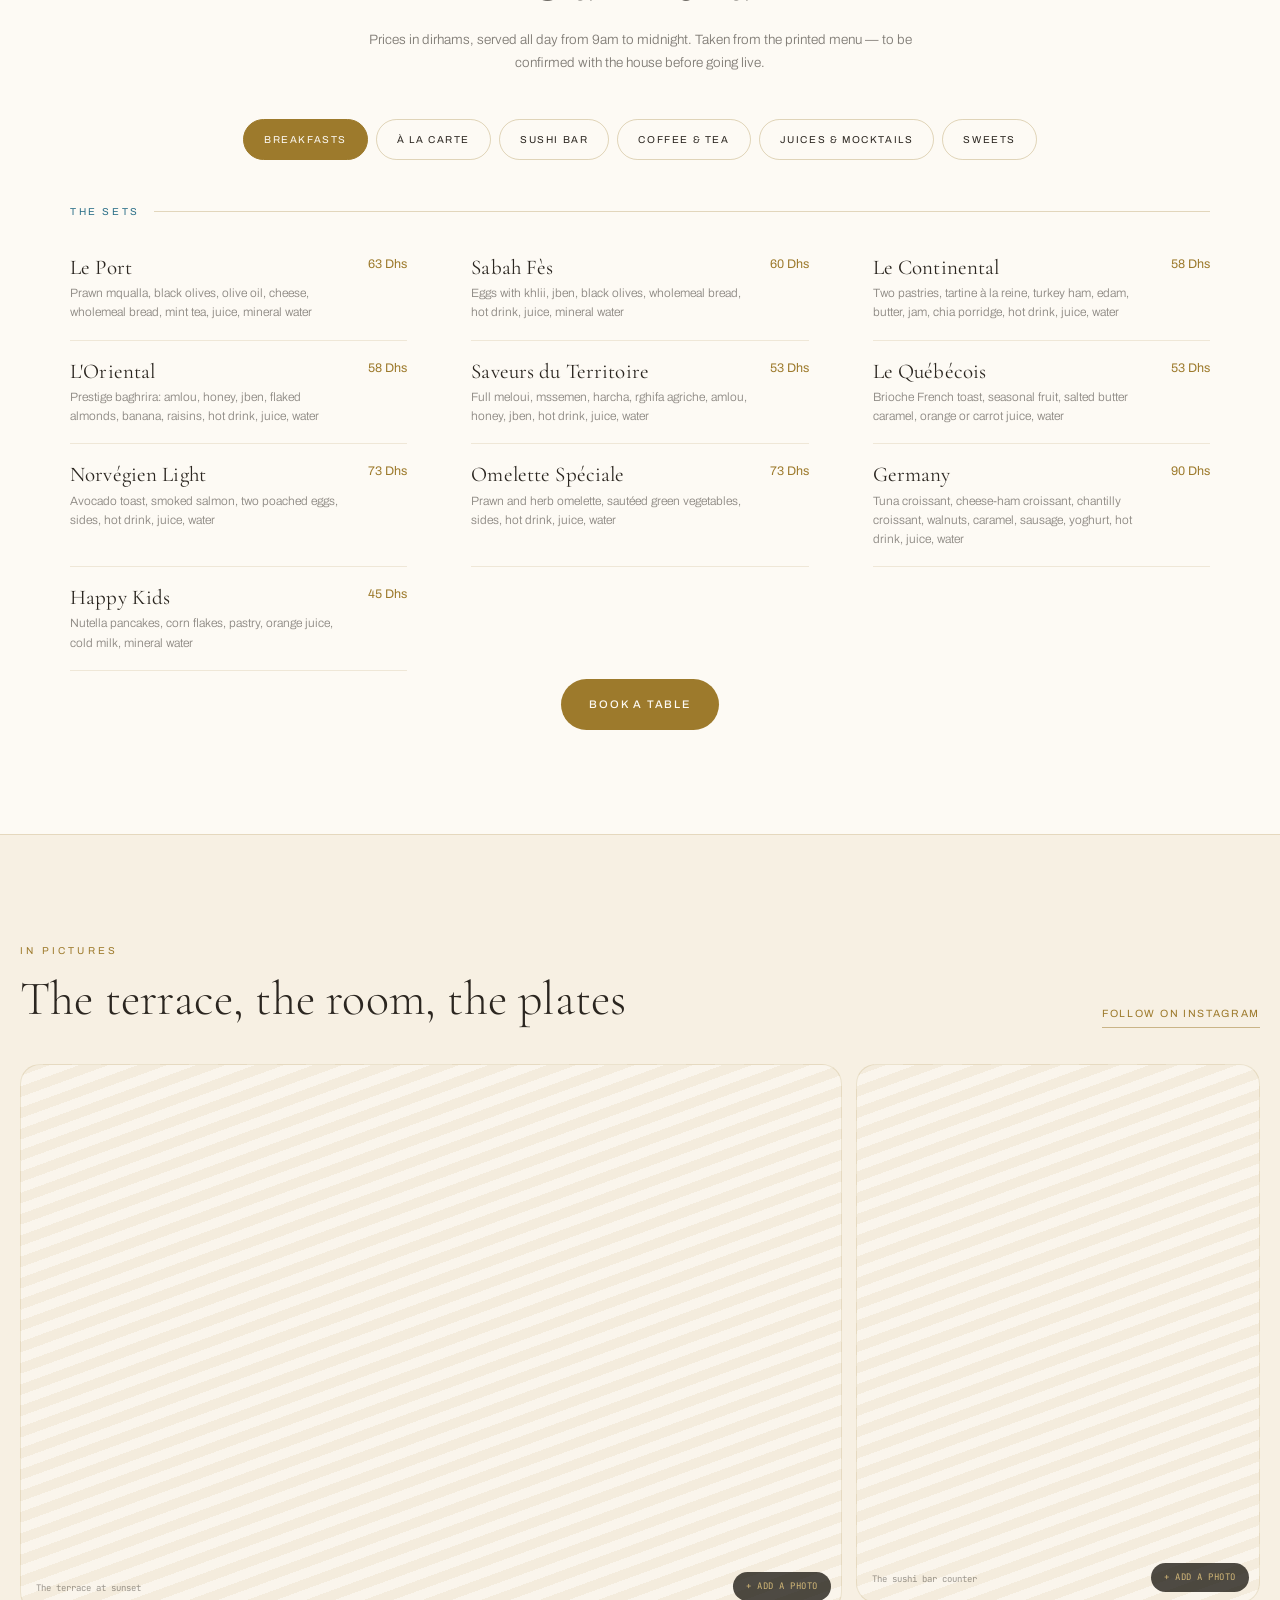
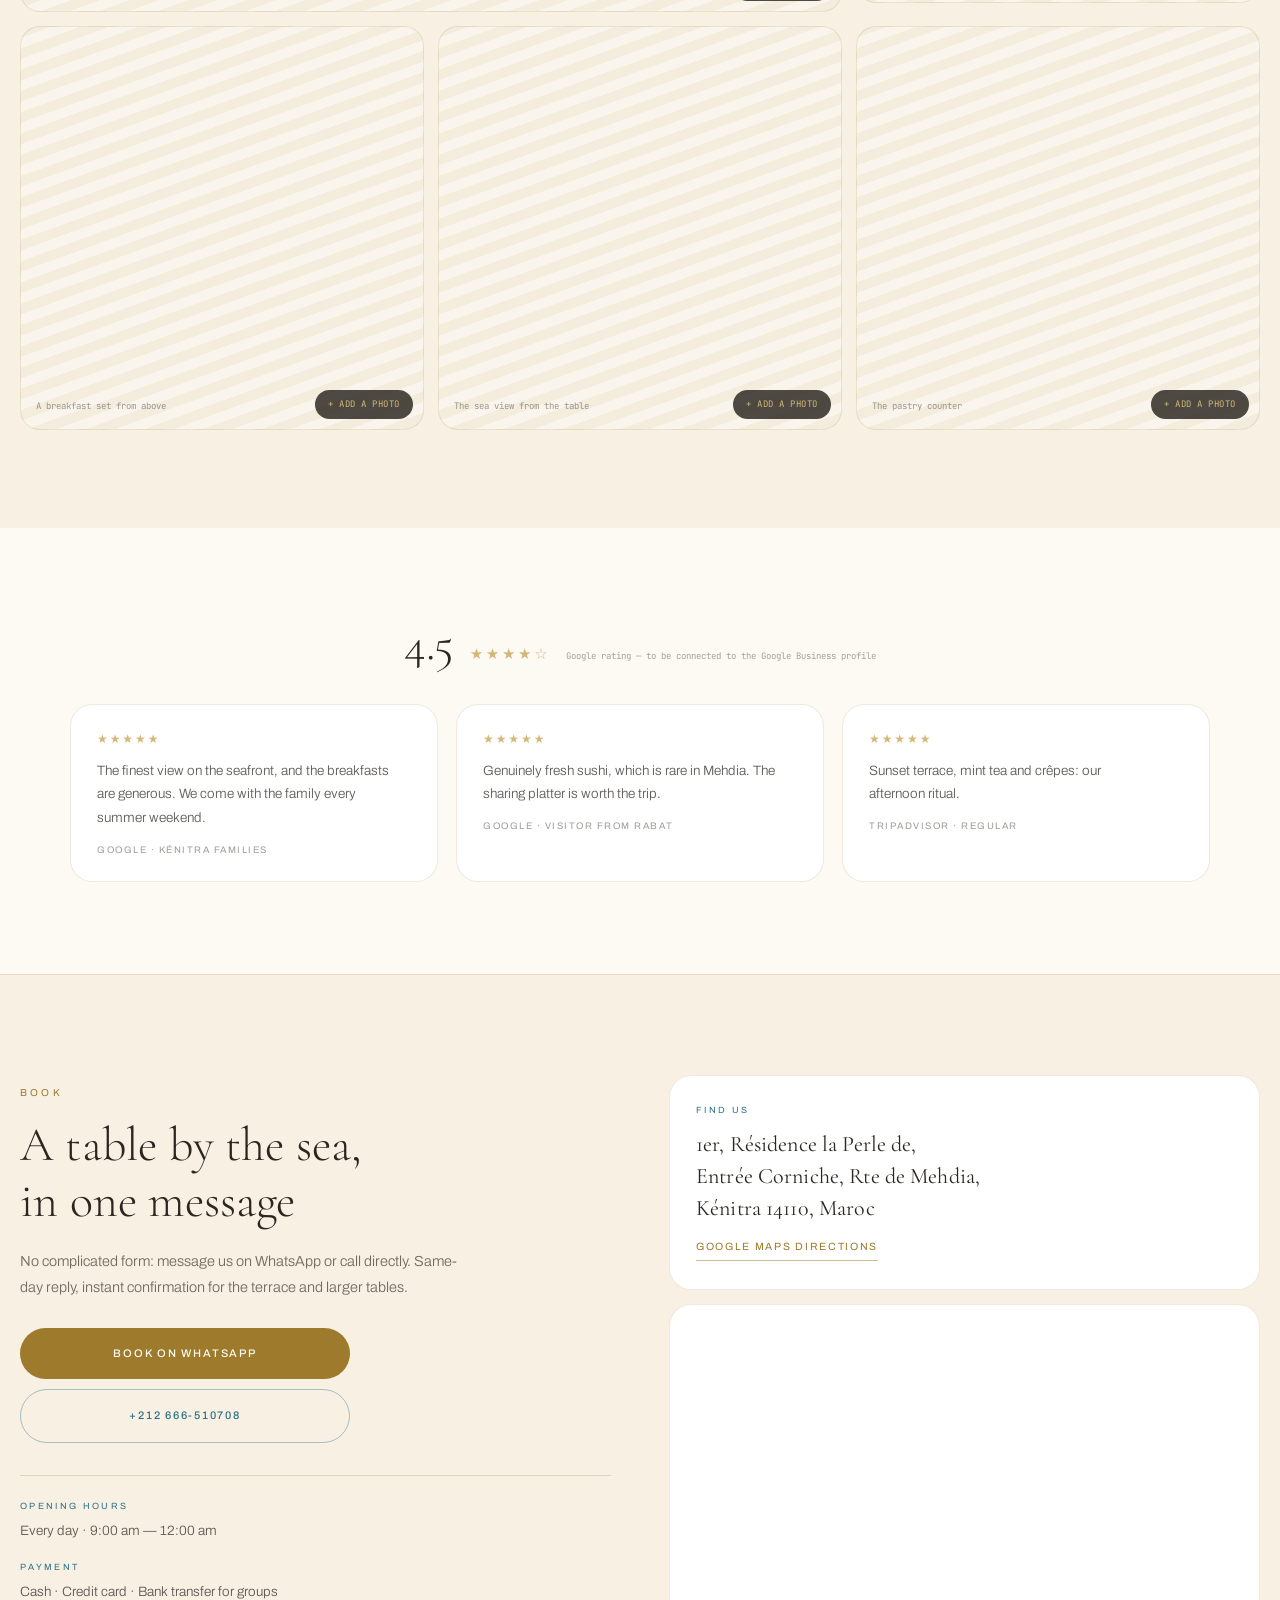
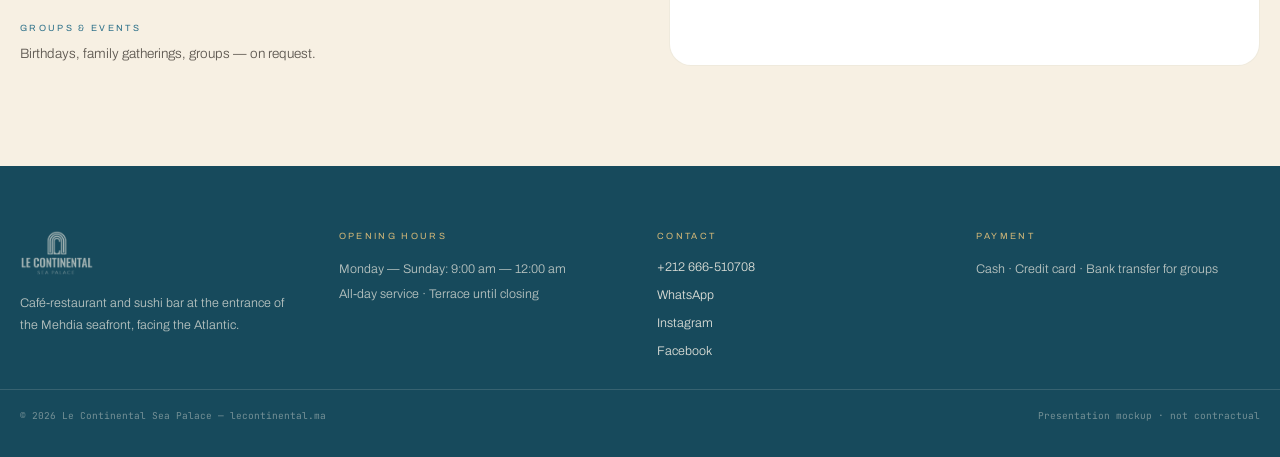
==== commit 80ff57da: "Add files via upload" ====
--- a/en/index.html
+++ b/en/index.html
@@ -86,10 +86,6 @@
     </div>
     <div class="hero-media">
       <div class="media-slot hero-media-main" style="aspect-ratio:4/5" data-slot-key="photos/hero-terrasse" data-caption="Main photo — the terrace facing the ocean, end of day"><span>Main photo — the terrace facing the ocean, end of day</span></div>
-      <div class="hero-media-row">
-        <div class="media-slot" data-slot-key="photos/hero-petit-dej" data-caption="A plated breakfast"><span>A plated breakfast</span></div>
-        <div class="media-slot" data-slot-key="photos/hero-sushi" data-caption="The sushi counter"><span>The sushi counter</span></div>
-      </div>
     </div>
   </div>
 </section>
--- a/css/style.css
+++ b/css/style.css
@@ -264,10 +264,13 @@
 .hero-ctas{display:flex;flex-wrap:wrap;gap:10px;margin-bottom:26px}
 .hero-facts{display:flex;flex-wrap:wrap;gap:20px;padding-top:22px;border-top:1px solid var(--gold-a20);font:300 12.5px/1.6 var(--font-ui);color:rgba(43,38,32,.6)}
 .hero-facts .sep{color:rgba(157,122,44,.5)}
-.hero-media{display:grid;grid-template-columns:1fr;gap:12px}
-.hero-media-row{display:grid;grid-template-columns:1fr 1fr;gap:12px}
-.hero-media-main{aspect-ratio:4/5}
-.hero-media-row .media-slot{aspect-ratio:1}
+.hero-media{display:grid;grid-template-columns:1fr}
+/* Hauteur plafonnée : évite qu'une photo au ratio 4/5 n'étire toute la
+   ligne de la grille bien au-delà du bloc de texte à côté (vide disgracieux
+   sous le texte, plus court). Le ratio reste un maximum, pas une contrainte
+   stricte — object-fit:cover (vraie photo) ou le motif hachuré (emplacement
+   vide) remplissent la case quel que soit son rapport largeur/hauteur réel. */
+.hero-media-main{aspect-ratio:4/5;max-height:clamp(360px,72vh,620px)}
 
 /* ── Pillars ── */
 .pillars{background:var(--cream-warm);border-top:1px solid var(--gold-a20);border-bottom:1px solid var(--gold-a20)}
